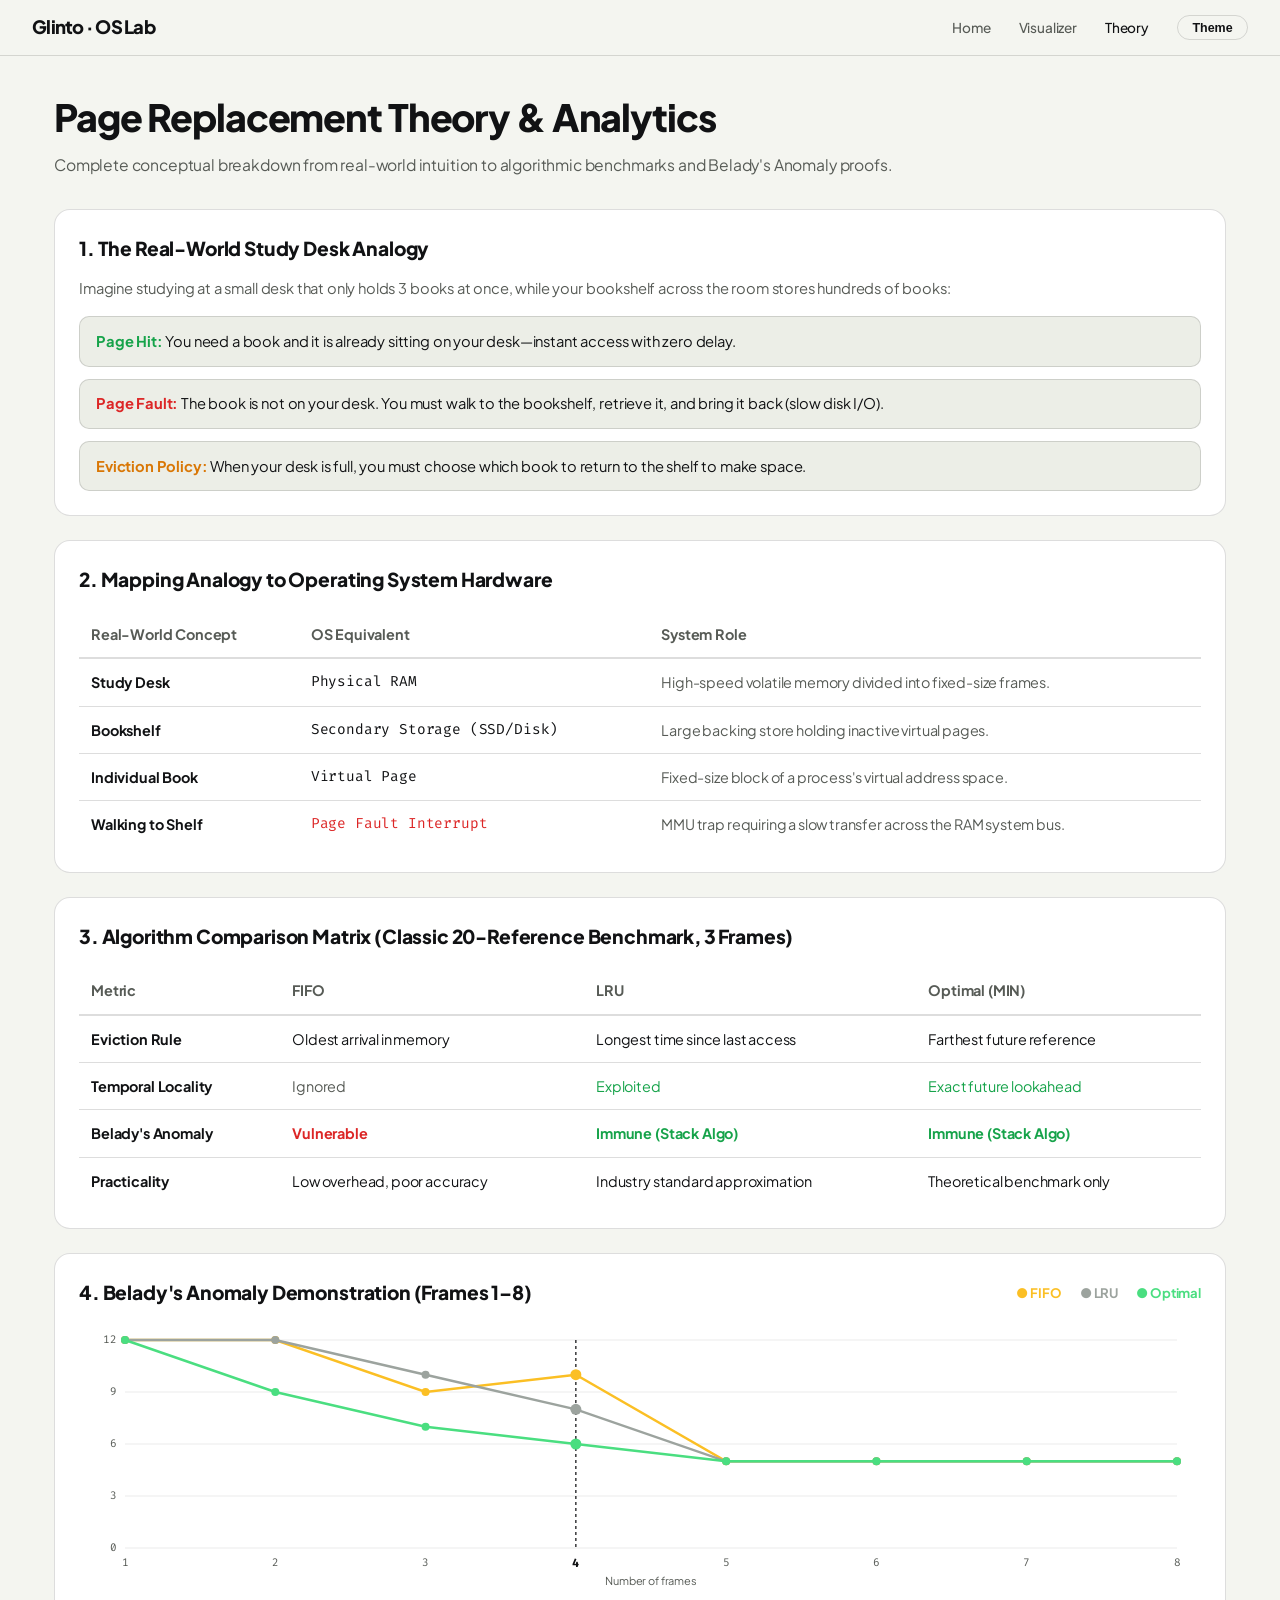
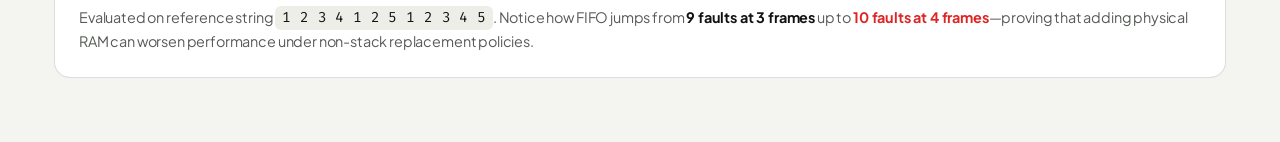
==== pages/about.html @ 73e1e5bd "Initial commit" ====
<!DOCTYPE html>
<html lang="en" data-theme="dark">
<head>
  <meta charset="UTF-8">
  <meta name="viewport" content="width=device-width, initial-scale=1.0">
  <title>Page Replacement Theory | OS Lab</title>
  <link rel="preconnect" href="https://fonts.googleapis.com">
  <link rel="preconnect" href="https://fonts.gstatic.com" crossorigin>
  <link href="https://fonts.googleapis.com/css2?family=Fira+Code:wght@500;600;700&family=Plus+Jakarta+Sans:wght@400;500;600;700;800&display=swap" rel="stylesheet">
  <link rel="stylesheet" href="../assets/css/global.css">
  <link rel="stylesheet" href="../assets/css/glinto-theme.css">
  <link rel="stylesheet" href="../assets/css/visualizer.css">
</head>
<body>
  <header class="glinto-nav">
    <div class="glinto-logo">Glinto · OS Lab</div>
    <nav class="glinto-links">
      <a href="../index.html">Home</a>
      <a href="./replacement.html">Visualizer</a>
      <a href="./about.html" class="active">Theory</a>
      <button id="theme-toggle" class="editorial-btn editorial-btn-secondary" style="padding: 0.3rem 0.9rem; font-size: 0.78rem;">Theme</button>
    </nav>
  </header>

  <main class="page-container">
    <div style="margin-bottom: 2rem;">
      <h1 style="font-size: 2.35rem; font-weight: 800; letter-spacing: -0.03em; margin-bottom: 0.4rem; color: var(--accent-lime);">
        Page Replacement Theory & Analytics
      </h1>
      <p style="color: var(--text-muted); font-size: 0.98rem;">
        Complete conceptual breakdown from real-world intuition to algorithmic benchmarks and Belady's Anomaly proofs.
      </p>
    </div>

    <!-- Section 1: Real-World Analogy -->
    <section class="editorial-card" style="margin-bottom: 1.5rem;">
      <h2 style="font-size: 1.2rem; font-weight: 800; margin-bottom: 0.85rem; color: var(--accent-lime);">
        1. The Real-World Study Desk Analogy
      </h2>
      <p style="color: var(--text-muted); font-size: 0.92rem; margin-bottom: 1rem;">
        Imagine studying at a small desk that only holds 3 books at once, while your bookshelf across the room stores hundreds of books:
      </p>
      <ul style="list-style: none; display: flex; flex-direction: column; gap: 0.75rem; font-size: 0.92rem;">
        <li style="padding: 0.8rem 1rem; background: var(--bg-surface-alt); border: 1px solid var(--border-color); border-radius: 10px;">
          <strong style="color: var(--accent-green);">Page Hit:</strong> You need a book and it is already sitting on your desk—instant access with zero delay.
        </li>
        <li style="padding: 0.8rem 1rem; background: var(--bg-surface-alt); border: 1px solid var(--border-color); border-radius: 10px;">
          <strong style="color: var(--accent-red);">Page Fault:</strong> The book is not on your desk. You must walk to the bookshelf, retrieve it, and bring it back (slow disk I/O).
        </li>
        <li style="padding: 0.8rem 1rem; background: var(--bg-surface-alt); border: 1px solid var(--border-color); border-radius: 10px;">
          <strong style="color: var(--accent-amber);">Eviction Policy:</strong> When your desk is full, you must choose which book to return to the shelf to make space.
        </li>
      </ul>
    </section>

    <!-- Section 2: Hardware Mapping -->
    <section class="editorial-card" style="margin-bottom: 1.5rem;">
      <h2 style="font-size: 1.2rem; font-weight: 800; margin-bottom: 1rem; color: var(--accent-lime);">
        2. Mapping Analogy to Operating System Hardware
      </h2>
      <div style="overflow-x: auto;">
        <table style="width: 100%; border-collapse: collapse; font-size: 0.9rem; text-align: left;">
          <thead>
            <tr style="border-bottom: 2px solid var(--border-color); color: var(--text-muted);">
              <th style="padding: 0.75rem;">Real-World Concept</th>
              <th style="padding: 0.75rem;">OS Equivalent</th>
              <th style="padding: 0.75rem;">System Role</th>
            </tr>
          </thead>
          <tbody>
            <tr style="border-bottom: 1px solid var(--border-color);">
              <td style="padding: 0.75rem; font-weight: 700;">Study Desk</td>
              <td style="padding: 0.75rem; font-family: var(--font-mono); color: var(--accent-lime);">Physical RAM</td>
              <td style="padding: 0.75rem; color: var(--text-muted);">High-speed volatile memory divided into fixed-size frames.</td>
            </tr>
            <tr style="border-bottom: 1px solid var(--border-color);">
              <td style="padding: 0.75rem; font-weight: 700;">Bookshelf</td>
              <td style="padding: 0.75rem; font-family: var(--font-mono); color: var(--accent-lime);">Secondary Storage (SSD/Disk)</td>
              <td style="padding: 0.75rem; color: var(--text-muted);">Large backing store holding inactive virtual pages.</td>
            </tr>
            <tr style="border-bottom: 1px solid var(--border-color);">
              <td style="padding: 0.75rem; font-weight: 700;">Individual Book</td>
              <td style="padding: 0.75rem; font-family: var(--font-mono); color: var(--accent-lime);">Virtual Page</td>
              <td style="padding: 0.75rem; color: var(--text-muted);">Fixed-size block of a process's virtual address space.</td>
            </tr>
            <tr>
              <td style="padding: 0.75rem; font-weight: 700;">Walking to Shelf</td>
              <td style="padding: 0.75rem; font-family: var(--font-mono); color: var(--accent-red);">Page Fault Interrupt</td>
              <td style="padding: 0.75rem; color: var(--text-muted);">MMU trap requiring a slow transfer across the RAM system bus.</td>
            </tr>
          </tbody>
        </table>
      </div>
    </section>

    <!-- Section 3: Algorithm Comparison Matrix -->
    <section class="editorial-card" style="margin-bottom: 1.5rem;">
      <h2 style="font-size: 1.2rem; font-weight: 800; margin-bottom: 1rem; color: var(--accent-lime);">
        3. Algorithm Comparison Matrix (Classic 20-Reference Benchmark, 3 Frames)
      </h2>
      <div style="overflow-x: auto;">
        <table style="width: 100%; border-collapse: collapse; font-size: 0.9rem; text-align: left;">
          <thead>
            <tr style="border-bottom: 2px solid var(--border-color); color: var(--text-muted);">
              <th style="padding: 0.75rem;">Metric</th>
              <th style="padding: 0.75rem;">FIFO</th>
              <th style="padding: 0.75rem;">LRU</th>
              <th style="padding: 0.75rem;">Optimal (MIN)</th>
            </tr>
          </thead>
          <tbody>
            <tr style="border-bottom: 1px solid var(--border-color);">
              <td style="padding: 0.75rem; font-weight: 700;">Eviction Rule</td>
              <td style="padding: 0.75rem;">Oldest arrival in memory</td>
              <td style="padding: 0.75rem;">Longest time since last access</td>
              <td style="padding: 0.75rem;">Farthest future reference</td>
            </tr>
            <tr style="border-bottom: 1px solid var(--border-color);">
              <td style="padding: 0.75rem; font-weight: 700;">Temporal Locality</td>
              <td style="padding: 0.75rem; color: var(--text-muted);">Ignored</td>
              <td style="padding: 0.75rem; color: var(--accent-green);">Exploited</td>
              <td style="padding: 0.75rem; color: var(--accent-green);">Exact future lookahead</td>
            </tr>
            <tr style="border-bottom: 1px solid var(--border-color);">
              <td style="padding: 0.75rem; font-weight: 700;">Belady's Anomaly</td>
              <td style="padding: 0.75rem; color: var(--accent-red); font-weight: 700;">Vulnerable</td>
              <td style="padding: 0.75rem; color: var(--accent-green); font-weight: 700;">Immune (Stack Algo)</td>
              <td style="padding: 0.75rem; color: var(--accent-green); font-weight: 700;">Immune (Stack Algo)</td>
            </tr>
            <tr>
              <td style="padding: 0.75rem; font-weight: 700;">Practicality</td>
              <td style="padding: 0.75rem;">Low overhead, poor accuracy</td>
              <td style="padding: 0.75rem;">Industry standard approximation</td>
              <td style="padding: 0.75rem;">Theoretical benchmark only</td>
            </tr>
          </tbody>
        </table>
      </div>
    </section>

    <!-- Section 4: Belady's Anomaly Demonstration -->
    <section class="editorial-card">
      <div style="display: flex; justify-content: space-between; align-items: center; flex-wrap: wrap; gap: 0.75rem; margin-bottom: 0.75rem;">
        <h2 style="font-size: 1.2rem; font-weight: 800; color: var(--accent-lime);">
          4. Belady's Anomaly Demonstration (Frames 1–8)
        </h2>
        <div style="display: flex; gap: 1.15rem; font-size: 0.82rem; font-weight: 700;">
          <span style="color: #fbbf24;">● FIFO</span>
          <span style="color: #9ca39e;">● LRU</span>
          <span style="color: #4ade80;">● Optimal</span>
        </div>
      </div>

      <div class="chart-canvas-wrapper" style="height: 270px; margin-bottom: 1rem;">
        <canvas id="belady-theory-chart"></canvas>
      </div>

      <p style="color: var(--text-muted); font-size: 0.9rem; line-height: 1.6;">
        Evaluated on reference string <code style="font-family: var(--font-mono); color: var(--accent-lime); background: var(--bg-surface-alt); padding: 0.15rem 0.45rem; border-radius: 6px;">1 2 3 4 1 2 5 1 2 3 4 5</code>. Notice how FIFO jumps from <strong style="color: var(--text-primary);">9 faults at 3 frames</strong> up to <strong style="color: var(--accent-red);">10 faults at 4 frames</strong>—proving that adding physical RAM can worsen performance under non-stack replacement policies.
      </p>
    </section>
  </main>

  <script type="module">
    import { renderBeladyComparisonChart } from '../assets/js/live-graph.js';

    const beladyRef = [1, 2, 3, 4, 1, 2, 5, 1, 2, 3, 4, 5];

    function drawChart() {
      renderBeladyComparisonChart('belady-theory-chart', beladyRef, 4, 'faults');
    }

    document.addEventListener('DOMContentLoaded', drawChart);
    window.addEventListener('resize', drawChart);
    window.addEventListener('themeChanged', drawChart);
  </script>
  <script src="../assets/js/theme.js"></script>
</body>
</html>
---- assets/css/global.css ----
:root {
  --bg-primary: #111214;
  --bg-surface: #18191c;
  --bg-surface-alt: #1f2125;
  --bg-slot: #26282d;
  --border-color: rgba(227, 246, 200, 0.14);
  --text-primary: #f4f5f0;
  --text-muted: #9ca39e;
  --accent-lime: #e3f6c8;
  --accent-lime-dark: #111214;
  --accent-green: #4ade80;
  --accent-red: #f87171;
  --accent-amber: #fbbf24;
  --font-sans: 'Plus Jakarta Sans', -apple-system, BlinkMacSystemFont, 'Segoe UI', sans-serif;
  --font-mono: 'Fira Code', ui-monospace, SFMono-Regular, Menlo, monospace;
}

[data-theme="light"] {
  --bg-primary: #f4f5f0;
  --bg-surface: #ffffff;
  --bg-surface-alt: #eceee7;
  --bg-slot: #e2e5dc;
  --border-color: rgba(17, 18, 20, 0.14);
  --text-primary: #111214;
  --text-muted: #575b56;
  --accent-lime: #111214;
  --accent-lime-dark: #e3f6c8;
  --accent-green: #16a34a;
  --accent-red: #dc2626;
  --accent-amber: #d97706;
}

*, *::before, *::after {
  box-sizing: border-box;
  margin: 0;
  padding: 0;
}

html, body {
  width: 100%;
  max-width: 100vw;
  overflow-x: hidden;
  font-family: var(--font-sans);
  background-color: var(--bg-primary);
  color: var(--text-primary);
  line-height: 1.55;
  letter-spacing: -0.01em;
  -webkit-font-smoothing: antialiased;
  transition: background-color 0.25s ease, color 0.25s ease;
}

a {
  text-decoration: none;
  color: inherit;
}
---- assets/css/glinto-theme.css ----
/* Compact Sticky Navigation Bar */
.glinto-nav {
  display: flex;
  justify-content: space-between;
  align-items: center;
  padding: 0.7rem 2rem;
  height: 56px;
  border-bottom: 1px solid var(--border-color);
  background-color: var(--bg-primary);
  position: sticky;
  top: 0;
  z-index: 100;
  transition: background-color 0.25s ease, border-color 0.25s ease;
}

.glinto-logo {
  font-weight: 800;
  font-size: 1.15rem;
  letter-spacing: -0.04em;
  color: var(--accent-lime);
}

.glinto-links {
  display: flex;
  gap: 1.75rem;
  align-items: center;
}

.glinto-links a {
  color: var(--text-muted);
  font-size: 0.85rem;
  font-weight: 500;
  transition: color 0.2s ease;
}

.glinto-links a:hover,
.glinto-links a.active {
  color: var(--accent-lime);
}

/* Containers & Cards */
.page-container {
  width: 100%;
  max-width: 1220px;
  margin: 0 auto;
  padding: 2rem 1.5rem 4rem;
}

.editorial-card {
  background: var(--bg-surface);
  border: 1px solid var(--border-color);
  border-radius: 16px;
  padding: 1.5rem;
  min-width: 0;
  transition: background-color 0.25s ease, border-color 0.25s ease;
}

/* Unified Button System (All buttons share the exact same Glinto pill design) */
.editorial-btn {
  background: var(--accent-lime);
  color: var(--accent-lime-dark);
  border: 1px solid var(--accent-lime);
  padding: 0.62rem 1.35rem;
  font-weight: 700;
  font-size: 0.84rem;
  border-radius: 9999px;
  cursor: pointer;
  transition: transform 0.15s ease, opacity 0.2s ease, background-color 0.2s ease, color 0.2s ease;
  display: inline-flex;
  align-items: center;
  justify-content: center;
  gap: 0.45rem;
  white-space: nowrap;
}

.editorial-btn:hover:not(:disabled) {
  opacity: 0.9;
  transform: translateY(-1px);
}

.editorial-btn:disabled {
  opacity: 0.35;
  cursor: not-allowed;
}

.editorial-btn-secondary {
  background: transparent;
  color: var(--text-primary);
  border: 1px solid var(--border-color);
}

.editorial-btn-secondary:hover:not(:disabled) {
  border-color: var(--accent-lime);
  color: var(--accent-lime);
  background: rgba(227, 246, 200, 0.06);
}

.control-input {
  width: 100%;
  background: var(--bg-surface-alt);
  border: 1px solid var(--border-color);
  color: var(--text-primary);
  padding: 0.65rem 0.9rem;
  border-radius: 10px;
  font-family: var(--font-mono);
  font-size: 0.88rem;
  outline: none;
  transition: border-color 0.2s ease;
}

.control-input:focus {
  border-color: var(--accent-lime);
}

.badge {
  padding: 0.25rem 0.75rem;
  border-radius: 9999px;
  font-size: 0.75rem;
  font-weight: 700;
  font-family: var(--font-mono);
  border: 1px solid var(--border-color);
  color: var(--text-muted);
}

.badge-hit {
  background: rgba(74, 222, 128, 0.12);
  color: var(--accent-green);
  border-color: rgba(74, 222, 128, 0.35);
}

.badge-fault {
  background: rgba(248, 113, 113, 0.12);
  color: var(--accent-red);
  border-color: rgba(248, 113, 113, 0.35);
}

.badge-evict {
  background: rgba(251, 191, 36, 0.14);
  color: var(--accent-amber);
  border-color: rgba(251, 191, 36, 0.38);
}
---- assets/css/visualizer.css ----
/* Top Reference Sequence Strip */
.ref-sequence-strip {
  display: flex;
  gap: 0.45rem;
  overflow-x: auto;
  padding: 0.75rem 1rem;
  background: var(--bg-surface-alt);
  border-radius: 12px;
  border: 1px solid var(--border-color);
  margin-bottom: 1.25rem;
}

.seq-chip {
  padding: 0.35rem 0.75rem;
  border-radius: 8px;
  font-family: var(--font-mono);
  font-size: 0.82rem;
  font-weight: 700;
  background: var(--bg-surface);
  color: var(--text-muted);
  border: 1px solid var(--border-color);
  flex-shrink: 0;
  transition: all 0.25s ease;
}

.seq-chip.seq-past {
  opacity: 0.5;
}

.seq-chip.seq-current {
  background: var(--accent-lime);
  color: var(--accent-lime-dark);
  border-color: var(--accent-lime);
  transform: scale(1.05);
}

/* Main Dual-Memory Architecture Stage */
.hardware-bus-stage {
  position: relative;
  display: grid;
  grid-template-columns: minmax(0, 1.15fr) 160px minmax(0, 1fr);
  gap: 0.5rem;
  align-items: stretch;
  padding: 1.25rem;
  background: var(--bg-surface-alt);
  border-radius: 16px;
  border: 1px solid var(--border-color);
  margin-bottom: 1.25rem;
}

@media (max-width: 920px) {
  .hardware-bus-stage {
    grid-template-columns: 1fr;
    gap: 1rem;
  }
  .bus-transfer-zone {
    min-height: 80px !important;
  }
}

.hw-panel {
  background: var(--bg-surface);
  border: 1px solid var(--border-color);
  border-radius: 14px;
  overflow: hidden;
  display: flex;
  flex-direction: column;
}

.hw-panel-header {
  background: var(--bg-slot);
  color: var(--text-primary);
  padding: 0.85rem 1.15rem;
  border-bottom: 1px solid var(--border-color);
  display: flex;
  justify-content: space-between;
  align-items: flex-start;
  gap: 0.5rem;
}

.hw-title-group h4 {
  font-size: 0.95rem;
  font-weight: 800;
  color: var(--accent-lime);
  line-height: 1.2;
}

.hw-title-group p {
  font-size: 0.74rem;
  color: var(--text-muted);
  margin-top: 2px;
}

.capacity-pill {
  background: var(--bg-surface);
  border: 1px solid var(--border-color);
  padding: 0.25rem 0.65rem;
  border-radius: 9999px;
  font-family: var(--font-mono);
  font-size: 0.75rem;
  font-weight: 700;
  color: var(--text-primary);
  white-space: nowrap;
}

.hw-panel-body {
  padding: 1.1rem;
  flex: 1;
}

/* Left Panel: Secondary Storage (Disk) Grid */
.disk-pages-grid {
  display: grid;
  grid-template-columns: repeat(auto-fill, minmax(92px, 1fr));
  gap: 0.6rem;
}

.disk-page-block {
  position: relative;
  padding: 0.65rem 0.5rem;
  border-radius: 10px;
  background: var(--bg-surface-alt);
  border: 1px solid var(--border-color);
  text-align: center;
  font-family: var(--font-mono);
  font-size: 0.85rem;
  font-weight: 700;
  color: var(--text-primary);
  transition: all 0.3s cubic-bezier(0.16, 1, 0.3, 1);
  display: flex;
  flex-direction: column;
  align-items: center;
  justify-content: center;
  gap: 2px;
}

.disk-page-block .disk-sub {
  font-size: 0.64rem;
  font-weight: 600;
  text-transform: uppercase;
  color: var(--text-muted);
  letter-spacing: 0.04em;
}

/* Struck-through state when page is currently loaded in RAM */
.disk-page-block.in-ram-struck {
  opacity: 0.45;
  background: transparent;
  border: 1px dashed var(--border-color);
}

.disk-page-block.in-ram-struck .page-title-text {
  text-decoration: line-through;
  text-decoration-thickness: 2px;
  text-decoration-color: var(--accent-red);
  color: var(--text-muted);
}

.disk-page-block.in-ram-struck .disk-sub {
  color: var(--accent-lime);
}

/* Highlight restored block when evicted back to Disk */
.disk-page-block.just-restored {
  border: 1.5px solid var(--accent-amber);
  box-shadow: 0 0 14px rgba(251, 191, 36, 0.25);
}

/* Center Bus Transfer Zone & Bi-Directional Arrow Animation */
.bus-transfer-zone {
  display: flex;
  flex-direction: column;
  align-items: center;
  justify-content: center;
  position: relative;
  padding: 0.5rem;
}

.flying-page-pill {
  padding: 0.45rem 0.95rem;
  border-radius: 9999px;
  font-family: var(--font-mono);
  font-size: 0.85rem;
  font-weight: 800;
  background: var(--bg-surface);
  color: var(--text-muted);
  border: 1.5px solid var(--border-color);
  margin-bottom: 0.5rem;
  transition: all 0.3s ease;
  text-align: center;
  min-width: 105px;
}

.bus-arrow-svg {
  transition: transform 0.35s cubic-bezier(0.16, 1, 0.3, 1);
}

.bus-arrow-svg.reversed {
  transform: rotate(180deg);
}

@keyframes flyDiskToRam {
  0% {
    opacity: 0;
    transform: translateX(-34px) scale(0.88);
  }
  100% {
    opacity: 1;
    transform: translateX(0) scale(1);
  }
}

@keyframes flyRamToDisk {
  0% {
    opacity: 0;
    transform: translateX(34px) scale(0.88);
  }
  100% {
    opacity: 1;
    transform: translateX(0) scale(1);
  }
}

@keyframes pulseCacheHit {
  0% { transform: scale(0.92); }
  50% { transform: scale(1.07); }
  100% { transform: scale(1); }
}

.flying-page-pill.animate-fetch {
  background: var(--accent-lime);
  color: var(--accent-lime-dark);
  border-color: var(--accent-lime);
  animation: flyDiskToRam 0.45s cubic-bezier(0.16, 1, 0.3, 1) forwards;
}

.flying-page-pill.animate-evict {
  background: rgba(251, 191, 36, 0.16);
  color: var(--accent-amber);
  border-color: var(--accent-amber);
  animation: flyRamToDisk 0.45s cubic-bezier(0.16, 1, 0.3, 1) forwards;
}

.flying-page-pill.animate-hit {
  background: rgba(74, 222, 128, 0.16);
  color: var(--accent-green);
  border-color: var(--accent-green);
  animation: pulseCacheHit 0.4s ease forwards;
}

.bus-direction-label {
  font-size: 0.68rem;
  font-family: var(--font-mono);
  font-weight: 700;
  color: var(--text-muted);
  text-transform: uppercase;
  margin-top: 0.4rem;
  text-align: center;
}

/* Right Panel: Primary Memory (RAM) Slots */
.ram-slots-stack {
  display: flex;
  flex-direction: column;
  gap: 0.55rem;
}

.frame-slot-row {
  display: grid;
  grid-template-columns: 36px 1fr;
  align-items: center;
  gap: 0.6rem;
}

.frame-index-label {
  font-family: var(--font-mono);
  font-size: 0.8rem;
  font-weight: 700;
  color: var(--text-muted);
  text-align: center;
}

.frame-pill {
  height: 38px;
  border-radius: 9px;
  display: flex;
  align-items: center;
  justify-content: center;
  font-family: var(--font-mono);
  font-size: 0.88rem;
  font-weight: 700;
  background: var(--bg-surface-alt);
  border: 1px solid var(--border-color);
  color: var(--text-primary);
  transition: all 0.3s cubic-bezier(0.16, 1, 0.3, 1);
}

.frame-pill.empty-slot {
  background: transparent;
  border: 1.5px dashed var(--border-color);
  color: var(--text-muted);
  font-weight: 500;
}

.frame-pill.slot-evicting {
  background: rgba(251, 191, 36, 0.14);
  border: 1.5px dashed var(--accent-amber);
  color: var(--accent-amber);
}

.frame-pill.slot-hit {
  background: rgba(74, 222, 128, 0.15);
  border: 2px solid var(--accent-green);
  color: var(--accent-green);
}

.frame-pill.slot-fault {
  background: rgba(227, 246, 200, 0.15);
  border: 2px solid var(--accent-lime);
  color: var(--accent-lime);
}

/* Status Banner */
.status-banner {
  display: flex;
  align-items: center;
  gap: 0.75rem;
  padding: 0.85rem 1.15rem;
  border-radius: 10px;
  font-size: 0.9rem;
  font-weight: 600;
  margin-bottom: 1.25rem;
  background: var(--bg-surface-alt);
  border: 1px solid var(--border-color);
  color: var(--text-primary);
  transition: all 0.25s ease;
}

.status-banner.hit-banner {
  border-color: rgba(74, 222, 128, 0.4);
  color: var(--accent-green);
}

.status-banner.evict-banner {
  border-color: rgba(251, 191, 36, 0.45);
  color: var(--accent-amber);
}

.status-banner.fault-banner {
  border-color: rgba(227, 246, 200, 0.45);
  color: var(--accent-lime);
}

/* Telemetry & Graph Grid */
.telemetry-graph-grid {
  display: grid;
  grid-template-columns: 310px minmax(0, 1fr);
  gap: 1.5rem;
  align-items: stretch;
}

@media (max-width: 900px) {
  .telemetry-graph-grid {
    grid-template-columns: minmax(0, 1fr);
  }
}

.chart-canvas-wrapper {
  position: relative;
  width: 100%;
  height: 270px;
  overflow: hidden;
}

.chart-canvas-wrapper canvas {
  display: block;
  width: 100% !important;
  height: 100% !important;
}
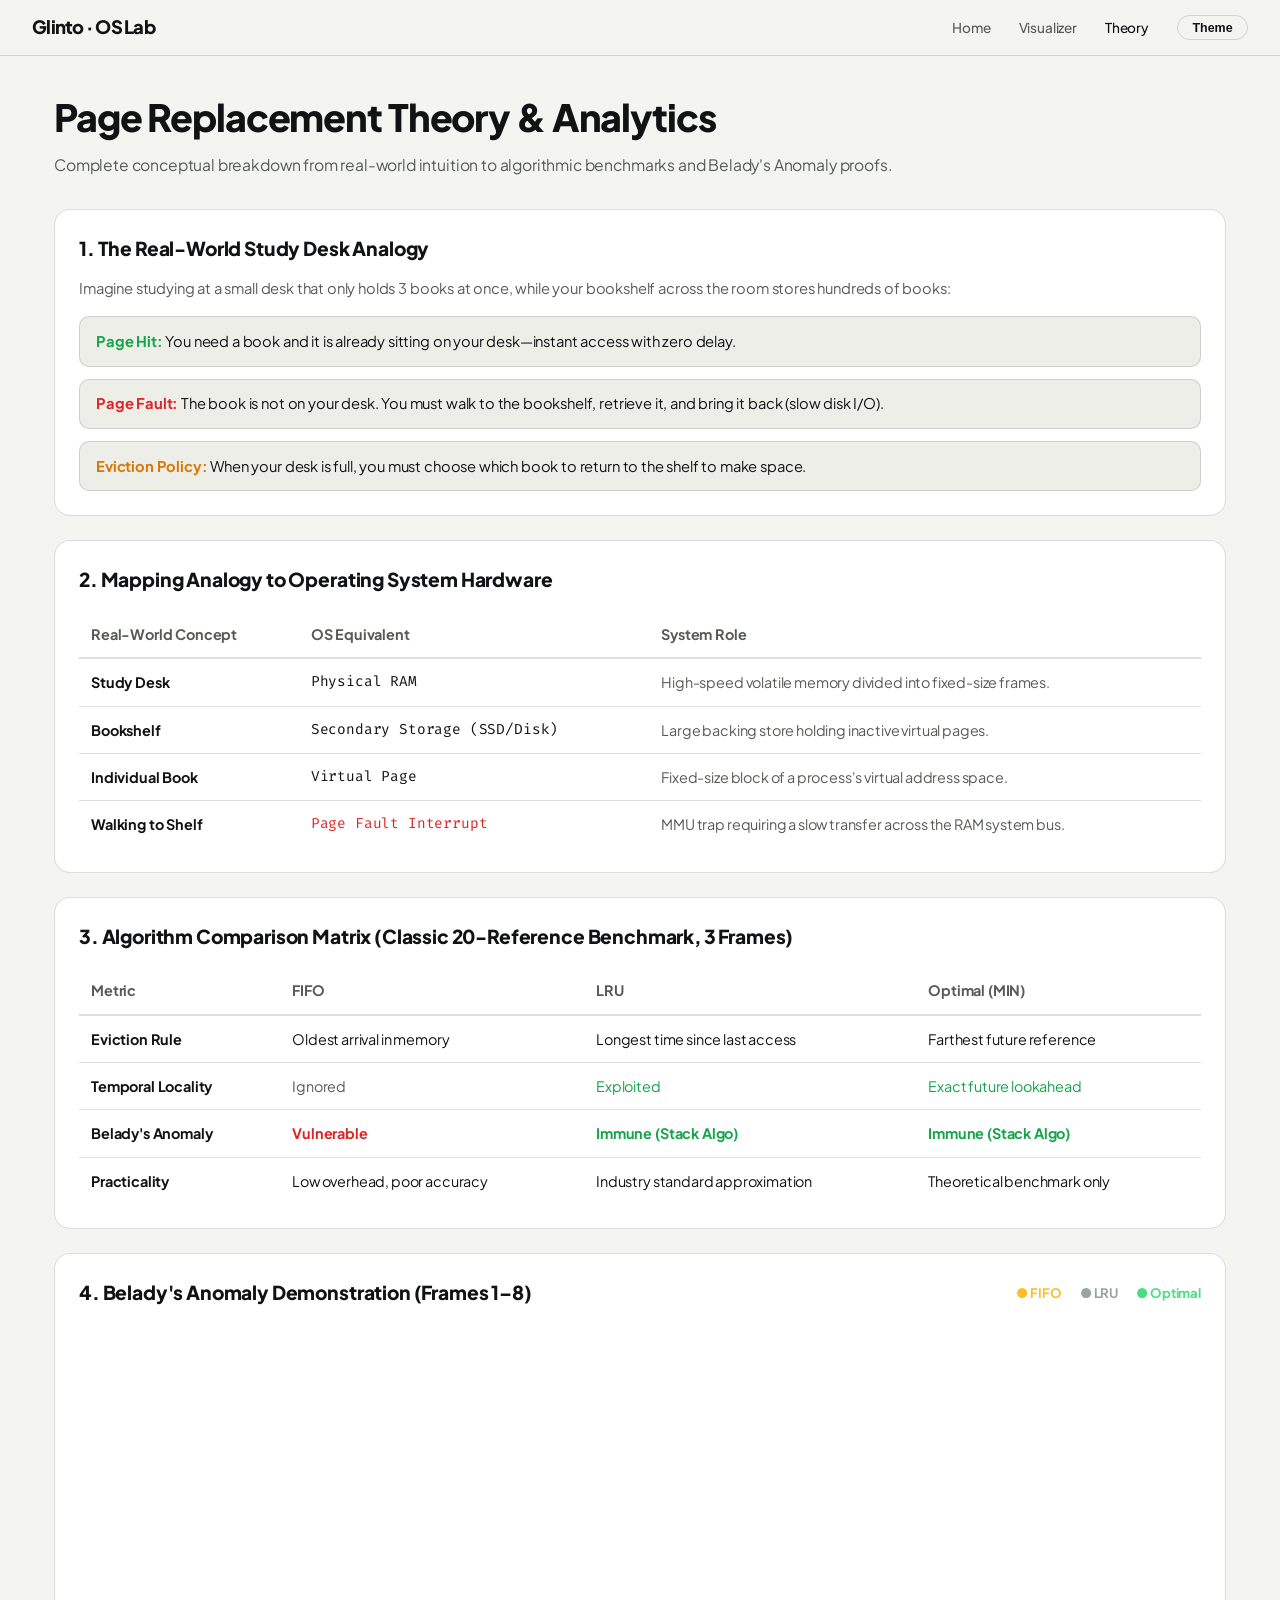
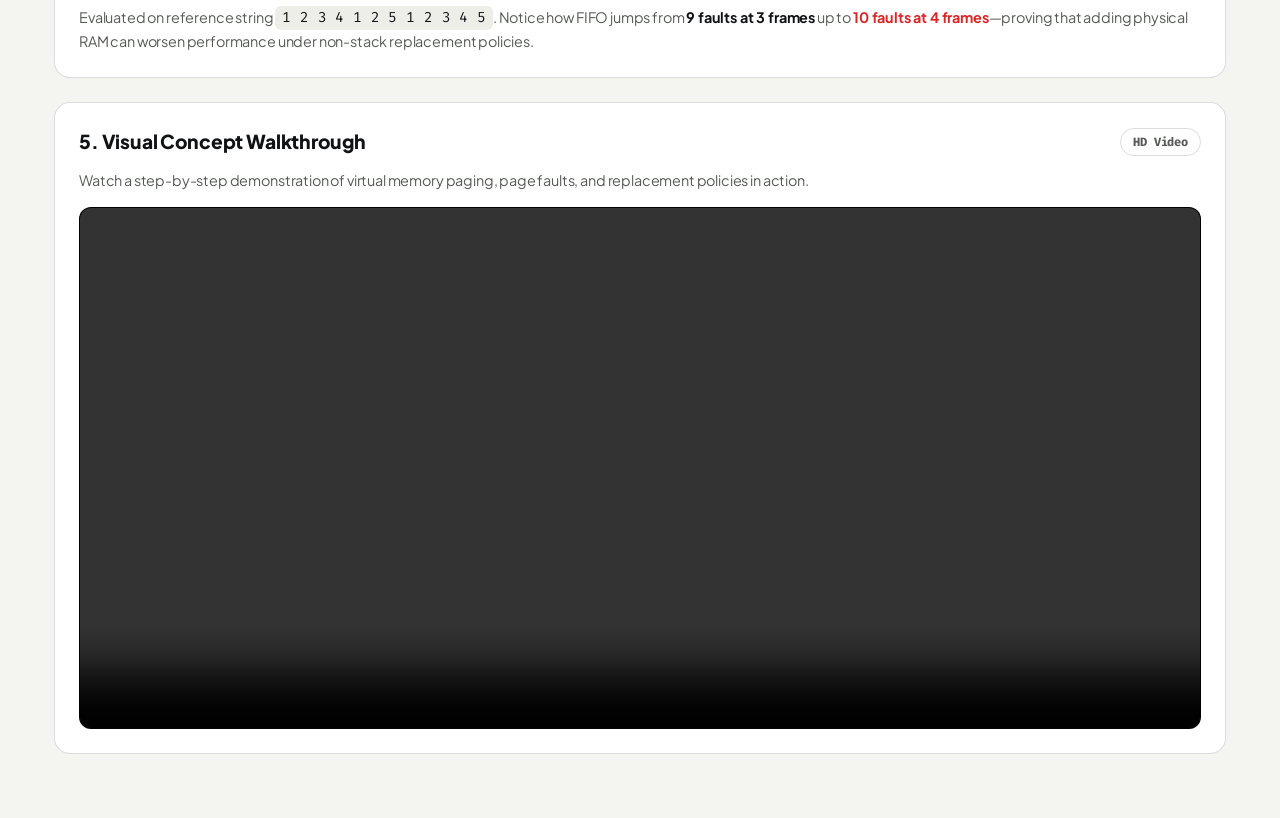
==== commit 40756778: "Added sample video" ====
--- a/pages/about.html
+++ b/pages/about.html
@@ -1,179 +1,207 @@
-<!DOCTYPE html>
-<html lang="en" data-theme="dark">
-<head>
-  <meta charset="UTF-8">
-  <meta name="viewport" content="width=device-width, initial-scale=1.0">
-  <title>Page Replacement Theory | OS Lab</title>
-  <link rel="preconnect" href="https://fonts.googleapis.com">
-  <link rel="preconnect" href="https://fonts.gstatic.com" crossorigin>
-  <link href="https://fonts.googleapis.com/css2?family=Fira+Code:wght@500;600;700&family=Plus+Jakarta+Sans:wght@400;500;600;700;800&display=swap" rel="stylesheet">
-  <link rel="stylesheet" href="../assets/css/global.css">
-  <link rel="stylesheet" href="../assets/css/glinto-theme.css">
-  <link rel="stylesheet" href="../assets/css/visualizer.css">
-</head>
-<body>
-  <header class="glinto-nav">
-    <div class="glinto-logo">Glinto · OS Lab</div>
-    <nav class="glinto-links">
-      <a href="../index.html">Home</a>
-      <a href="./replacement.html">Visualizer</a>
-      <a href="./about.html" class="active">Theory</a>
-      <button id="theme-toggle" class="editorial-btn editorial-btn-secondary" style="padding: 0.3rem 0.9rem; font-size: 0.78rem;">Theme</button>
-    </nav>
-  </header>
-
-  <main class="page-container">
-    <div style="margin-bottom: 2rem;">
-      <h1 style="font-size: 2.35rem; font-weight: 800; letter-spacing: -0.03em; margin-bottom: 0.4rem; color: var(--accent-lime);">
-        Page Replacement Theory & Analytics
-      </h1>
-      <p style="color: var(--text-muted); font-size: 0.98rem;">
-        Complete conceptual breakdown from real-world intuition to algorithmic benchmarks and Belady's Anomaly proofs.
-      </p>
-    </div>
-
-    <!-- Section 1: Real-World Analogy -->
-    <section class="editorial-card" style="margin-bottom: 1.5rem;">
-      <h2 style="font-size: 1.2rem; font-weight: 800; margin-bottom: 0.85rem; color: var(--accent-lime);">
-        1. The Real-World Study Desk Analogy
-      </h2>
-      <p style="color: var(--text-muted); font-size: 0.92rem; margin-bottom: 1rem;">
-        Imagine studying at a small desk that only holds 3 books at once, while your bookshelf across the room stores hundreds of books:
-      </p>
-      <ul style="list-style: none; display: flex; flex-direction: column; gap: 0.75rem; font-size: 0.92rem;">
-        <li style="padding: 0.8rem 1rem; background: var(--bg-surface-alt); border: 1px solid var(--border-color); border-radius: 10px;">
-          <strong style="color: var(--accent-green);">Page Hit:</strong> You need a book and it is already sitting on your desk—instant access with zero delay.
-        </li>
-        <li style="padding: 0.8rem 1rem; background: var(--bg-surface-alt); border: 1px solid var(--border-color); border-radius: 10px;">
-          <strong style="color: var(--accent-red);">Page Fault:</strong> The book is not on your desk. You must walk to the bookshelf, retrieve it, and bring it back (slow disk I/O).
-        </li>
-        <li style="padding: 0.8rem 1rem; background: var(--bg-surface-alt); border: 1px solid var(--border-color); border-radius: 10px;">
-          <strong style="color: var(--accent-amber);">Eviction Policy:</strong> When your desk is full, you must choose which book to return to the shelf to make space.
-        </li>
-      </ul>
-    </section>
-
-    <!-- Section 2: Hardware Mapping -->
-    <section class="editorial-card" style="margin-bottom: 1.5rem;">
-      <h2 style="font-size: 1.2rem; font-weight: 800; margin-bottom: 1rem; color: var(--accent-lime);">
-        2. Mapping Analogy to Operating System Hardware
-      </h2>
-      <div style="overflow-x: auto;">
-        <table style="width: 100%; border-collapse: collapse; font-size: 0.9rem; text-align: left;">
-          <thead>
-            <tr style="border-bottom: 2px solid var(--border-color); color: var(--text-muted);">
-              <th style="padding: 0.75rem;">Real-World Concept</th>
-              <th style="padding: 0.75rem;">OS Equivalent</th>
-              <th style="padding: 0.75rem;">System Role</th>
-            </tr>
-          </thead>
-          <tbody>
-            <tr style="border-bottom: 1px solid var(--border-color);">
-              <td style="padding: 0.75rem; font-weight: 700;">Study Desk</td>
-              <td style="padding: 0.75rem; font-family: var(--font-mono); color: var(--accent-lime);">Physical RAM</td>
-              <td style="padding: 0.75rem; color: var(--text-muted);">High-speed volatile memory divided into fixed-size frames.</td>
-            </tr>
-            <tr style="border-bottom: 1px solid var(--border-color);">
-              <td style="padding: 0.75rem; font-weight: 700;">Bookshelf</td>
-              <td style="padding: 0.75rem; font-family: var(--font-mono); color: var(--accent-lime);">Secondary Storage (SSD/Disk)</td>
-              <td style="padding: 0.75rem; color: var(--text-muted);">Large backing store holding inactive virtual pages.</td>
-            </tr>
-            <tr style="border-bottom: 1px solid var(--border-color);">
-              <td style="padding: 0.75rem; font-weight: 700;">Individual Book</td>
-              <td style="padding: 0.75rem; font-family: var(--font-mono); color: var(--accent-lime);">Virtual Page</td>
-              <td style="padding: 0.75rem; color: var(--text-muted);">Fixed-size block of a process's virtual address space.</td>
-            </tr>
-            <tr>
-              <td style="padding: 0.75rem; font-weight: 700;">Walking to Shelf</td>
-              <td style="padding: 0.75rem; font-family: var(--font-mono); color: var(--accent-red);">Page Fault Interrupt</td>
-              <td style="padding: 0.75rem; color: var(--text-muted);">MMU trap requiring a slow transfer across the RAM system bus.</td>
-            </tr>
-          </tbody>
-        </table>
-      </div>
-    </section>
-
-    <!-- Section 3: Algorithm Comparison Matrix -->
-    <section class="editorial-card" style="margin-bottom: 1.5rem;">
-      <h2 style="font-size: 1.2rem; font-weight: 800; margin-bottom: 1rem; color: var(--accent-lime);">
-        3. Algorithm Comparison Matrix (Classic 20-Reference Benchmark, 3 Frames)
-      </h2>
-      <div style="overflow-x: auto;">
-        <table style="width: 100%; border-collapse: collapse; font-size: 0.9rem; text-align: left;">
-          <thead>
-            <tr style="border-bottom: 2px solid var(--border-color); color: var(--text-muted);">
-              <th style="padding: 0.75rem;">Metric</th>
-              <th style="padding: 0.75rem;">FIFO</th>
-              <th style="padding: 0.75rem;">LRU</th>
-              <th style="padding: 0.75rem;">Optimal (MIN)</th>
-            </tr>
-          </thead>
-          <tbody>
-            <tr style="border-bottom: 1px solid var(--border-color);">
-              <td style="padding: 0.75rem; font-weight: 700;">Eviction Rule</td>
-              <td style="padding: 0.75rem;">Oldest arrival in memory</td>
-              <td style="padding: 0.75rem;">Longest time since last access</td>
-              <td style="padding: 0.75rem;">Farthest future reference</td>
-            </tr>
-            <tr style="border-bottom: 1px solid var(--border-color);">
-              <td style="padding: 0.75rem; font-weight: 700;">Temporal Locality</td>
-              <td style="padding: 0.75rem; color: var(--text-muted);">Ignored</td>
-              <td style="padding: 0.75rem; color: var(--accent-green);">Exploited</td>
-              <td style="padding: 0.75rem; color: var(--accent-green);">Exact future lookahead</td>
-            </tr>
-            <tr style="border-bottom: 1px solid var(--border-color);">
-              <td style="padding: 0.75rem; font-weight: 700;">Belady's Anomaly</td>
-              <td style="padding: 0.75rem; color: var(--accent-red); font-weight: 700;">Vulnerable</td>
-              <td style="padding: 0.75rem; color: var(--accent-green); font-weight: 700;">Immune (Stack Algo)</td>
-              <td style="padding: 0.75rem; color: var(--accent-green); font-weight: 700;">Immune (Stack Algo)</td>
-            </tr>
-            <tr>
-              <td style="padding: 0.75rem; font-weight: 700;">Practicality</td>
-              <td style="padding: 0.75rem;">Low overhead, poor accuracy</td>
-              <td style="padding: 0.75rem;">Industry standard approximation</td>
-              <td style="padding: 0.75rem;">Theoretical benchmark only</td>
-            </tr>
-          </tbody>
-        </table>
-      </div>
-    </section>
-
-    <!-- Section 4: Belady's Anomaly Demonstration -->
-    <section class="editorial-card">
-      <div style="display: flex; justify-content: space-between; align-items: center; flex-wrap: wrap; gap: 0.75rem; margin-bottom: 0.75rem;">
-        <h2 style="font-size: 1.2rem; font-weight: 800; color: var(--accent-lime);">
-          4. Belady's Anomaly Demonstration (Frames 1–8)
-        </h2>
-        <div style="display: flex; gap: 1.15rem; font-size: 0.82rem; font-weight: 700;">
-          <span style="color: #fbbf24;">● FIFO</span>
-          <span style="color: #9ca39e;">● LRU</span>
-          <span style="color: #4ade80;">● Optimal</span>
-        </div>
-      </div>
-
-      <div class="chart-canvas-wrapper" style="height: 270px; margin-bottom: 1rem;">
-        <canvas id="belady-theory-chart"></canvas>
-      </div>
-
-      <p style="color: var(--text-muted); font-size: 0.9rem; line-height: 1.6;">
-        Evaluated on reference string <code style="font-family: var(--font-mono); color: var(--accent-lime); background: var(--bg-surface-alt); padding: 0.15rem 0.45rem; border-radius: 6px;">1 2 3 4 1 2 5 1 2 3 4 5</code>. Notice how FIFO jumps from <strong style="color: var(--text-primary);">9 faults at 3 frames</strong> up to <strong style="color: var(--accent-red);">10 faults at 4 frames</strong>—proving that adding physical RAM can worsen performance under non-stack replacement policies.
-      </p>
-    </section>
-  </main>
-
-  <script type="module">
-    import { renderBeladyComparisonChart } from '../assets/js/live-graph.js';
-
-    const beladyRef = [1, 2, 3, 4, 1, 2, 5, 1, 2, 3, 4, 5];
-
-    function drawChart() {
-      renderBeladyComparisonChart('belady-theory-chart', beladyRef, 4, 'faults');
-    }
-
-    document.addEventListener('DOMContentLoaded', drawChart);
-    window.addEventListener('resize', drawChart);
-    window.addEventListener('themeChanged', drawChart);
-  </script>
-  <script src="../assets/js/theme.js"></script>
-</body>
+<!DOCTYPE html>
+<html lang="en" data-theme="dark">
+<head>
+  <meta charset="UTF-8">
+  <meta name="viewport" content="width=device-width, initial-scale=1.0">
+  <title>Page Replacement Theory | OS Lab</title>
+  <link rel="preconnect" href="https://fonts.googleapis.com">
+  <link rel="preconnect" href="https://fonts.gstatic.com" crossorigin>
+  <link href="https://fonts.googleapis.com/css2?family=Fira+Code:wght@500;600;700&family=Plus+Jakarta+Sans:wght@400;500;600;700;800&display=swap" rel="stylesheet">
+  <link rel="stylesheet" href="../assets/css/global.css">
+  <link rel="stylesheet" href="../assets/css/glinto-theme.css">
+  <link rel="stylesheet" href="../assets/css/visualizer.css">
+</head>
+<body>
+  <header class="glinto-nav">
+    <div class="glinto-logo">Glinto · OS Lab</div>
+    <nav class="glinto-links">
+      <a href="../index.html">Home</a>
+      <a href="./replacement.html">Visualizer</a>
+      <a href="./about.html" class="active">Theory</a>
+      <button id="theme-toggle" class="editorial-btn editorial-btn-secondary" style="padding: 0.3rem 0.9rem; font-size: 0.78rem;">Theme</button>
+    </nav>
+  </header>
+
+  <main class="page-container">
+    <div style="margin-bottom: 2rem;">
+      <h1 style="font-size: 2.35rem; font-weight: 800; letter-spacing: -0.03em; margin-bottom: 0.4rem; color: var(--accent-lime);">
+        Page Replacement Theory & Analytics
+      </h1>
+      <p style="color: var(--text-muted); font-size: 0.98rem;">
+        Complete conceptual breakdown from real-world intuition to algorithmic benchmarks and Belady's Anomaly proofs.
+      </p>
+    </div>
+
+    <!-- Section 1: Real-World Analogy -->
+    <section class="editorial-card" style="margin-bottom: 1.5rem;">
+      <h2 style="font-size: 1.2rem; font-weight: 800; margin-bottom: 0.85rem; color: var(--accent-lime);">
+        1. The Real-World Study Desk Analogy
+      </h2>
+      <p style="color: var(--text-muted); font-size: 0.92rem; margin-bottom: 1rem;">
+        Imagine studying at a small desk that only holds 3 books at once, while your bookshelf across the room stores hundreds of books:
+      </p>
+      <ul style="list-style: none; display: flex; flex-direction: column; gap: 0.75rem; font-size: 0.92rem;">
+        <li style="padding: 0.8rem 1rem; background: var(--bg-surface-alt); border: 1px solid var(--border-color); border-radius: 10px;">
+          <strong style="color: var(--accent-green);">Page Hit:</strong> You need a book and it is already sitting on your desk—instant access with zero delay.
+        </li>
+        <li style="padding: 0.8rem 1rem; background: var(--bg-surface-alt); border: 1px solid var(--border-color); border-radius: 10px;">
+          <strong style="color: var(--accent-red);">Page Fault:</strong> The book is not on your desk. You must walk to the bookshelf, retrieve it, and bring it back (slow disk I/O).
+        </li>
+        <li style="padding: 0.8rem 1rem; background: var(--bg-surface-alt); border: 1px solid var(--border-color); border-radius: 10px;">
+          <strong style="color: var(--accent-amber);">Eviction Policy:</strong> When your desk is full, you must choose which book to return to the shelf to make space.
+        </li>
+      </ul>
+    </section>
+
+    <!-- Section 2: Hardware Mapping -->
+    <section class="editorial-card" style="margin-bottom: 1.5rem;">
+      <h2 style="font-size: 1.2rem; font-weight: 800; margin-bottom: 1rem; color: var(--accent-lime);">
+        2. Mapping Analogy to Operating System Hardware
+      </h2>
+      <div style="overflow-x: auto;">
+        <table style="width: 100%; border-collapse: collapse; font-size: 0.9rem; text-align: left;">
+          <thead>
+            <tr style="border-bottom: 2px solid var(--border-color); color: var(--text-muted);">
+              <th style="padding: 0.75rem;">Real-World Concept</th>
+              <th style="padding: 0.75rem;">OS Equivalent</th>
+              <th style="padding: 0.75rem;">System Role</th>
+            </tr>
+          </thead>
+          <tbody>
+            <tr style="border-bottom: 1px solid var(--border-color);">
+              <td style="padding: 0.75rem; font-weight: 700;">Study Desk</td>
+              <td style="padding: 0.75rem; font-family: var(--font-mono); color: var(--accent-lime);">Physical RAM</td>
+              <td style="padding: 0.75rem; color: var(--text-muted);">High-speed volatile memory divided into fixed-size frames.</td>
+            </tr>
+            <tr style="border-bottom: 1px solid var(--border-color);">
+              <td style="padding: 0.75rem; font-weight: 700;">Bookshelf</td>
+              <td style="padding: 0.75rem; font-family: var(--font-mono); color: var(--accent-lime);">Secondary Storage (SSD/Disk)</td>
+              <td style="padding: 0.75rem; color: var(--text-muted);">Large backing store holding inactive virtual pages.</td>
+            </tr>
+            <tr style="border-bottom: 1px solid var(--border-color);">
+              <td style="padding: 0.75rem; font-weight: 700;">Individual Book</td>
+              <td style="padding: 0.75rem; font-family: var(--font-mono); color: var(--accent-lime);">Virtual Page</td>
+              <td style="padding: 0.75rem; color: var(--text-muted);">Fixed-size block of a process's virtual address space.</td>
+            </tr>
+            <tr>
+              <td style="padding: 0.75rem; font-weight: 700;">Walking to Shelf</td>
+              <td style="padding: 0.75rem; font-family: var(--font-mono); color: var(--accent-red);">Page Fault Interrupt</td>
+              <td style="padding: 0.75rem; color: var(--text-muted);">MMU trap requiring a slow transfer across the RAM system bus.</td>
+            </tr>
+          </tbody>
+        </table>
+      </div>
+    </section>
+
+    <!-- Section 3: Algorithm Comparison Matrix -->
+    <section class="editorial-card" style="margin-bottom: 1.5rem;">
+      <h2 style="font-size: 1.2rem; font-weight: 800; margin-bottom: 1rem; color: var(--accent-lime);">
+        3. Algorithm Comparison Matrix (Classic 20-Reference Benchmark, 3 Frames)
+      </h2>
+      <div style="overflow-x: auto;">
+        <table style="width: 100%; border-collapse: collapse; font-size: 0.9rem; text-align: left;">
+          <thead>
+            <tr style="border-bottom: 2px solid var(--border-color); color: var(--text-muted);">
+              <th style="padding: 0.75rem;">Metric</th>
+              <th style="padding: 0.75rem;">FIFO</th>
+              <th style="padding: 0.75rem;">LRU</th>
+              <th style="padding: 0.75rem;">Optimal (MIN)</th>
+            </tr>
+          </thead>
+          <tbody>
+            <tr style="border-bottom: 1px solid var(--border-color);">
+              <td style="padding: 0.75rem; font-weight: 700;">Eviction Rule</td>
+              <td style="padding: 0.75rem;">Oldest arrival in memory</td>
+              <td style="padding: 0.75rem;">Longest time since last access</td>
+              <td style="padding: 0.75rem;">Farthest future reference</td>
+            </tr>
+            <tr style="border-bottom: 1px solid var(--border-color);">
+              <td style="padding: 0.75rem; font-weight: 700;">Temporal Locality</td>
+              <td style="padding: 0.75rem; color: var(--text-muted);">Ignored</td>
+              <td style="padding: 0.75rem; color: var(--accent-green);">Exploited</td>
+              <td style="padding: 0.75rem; color: var(--accent-green);">Exact future lookahead</td>
+            </tr>
+            <tr style="border-bottom: 1px solid var(--border-color);">
+              <td style="padding: 0.75rem; font-weight: 700;">Belady's Anomaly</td>
+              <td style="padding: 0.75rem; color: var(--accent-red); font-weight: 700;">Vulnerable</td>
+              <td style="padding: 0.75rem; color: var(--accent-green); font-weight: 700;">Immune (Stack Algo)</td>
+              <td style="padding: 0.75rem; color: var(--accent-green); font-weight: 700;">Immune (Stack Algo)</td>
+            </tr>
+            <tr>
+              <td style="padding: 0.75rem; font-weight: 700;">Practicality</td>
+              <td style="padding: 0.75rem;">Low overhead, poor accuracy</td>
+              <td style="padding: 0.75rem;">Industry standard approximation</td>
+              <td style="padding: 0.75rem;">Theoretical benchmark only</td>
+            </tr>
+          </tbody>
+        </table>
+      </div>
+    </section>
+
+    <!-- Section 4: Belady's Anomaly Demonstration -->
+    <section class="editorial-card">
+      <div style="display: flex; justify-content: space-between; align-items: center; flex-wrap: wrap; gap: 0.75rem; margin-bottom: 0.75rem;">
+        <h2 style="font-size: 1.2rem; font-weight: 800; color: var(--accent-lime);">
+          4. Belady's Anomaly Demonstration (Frames 1–8)
+        </h2>
+        <div style="display: flex; gap: 1.15rem; font-size: 0.82rem; font-weight: 700;">
+          <span style="color: #fbbf24;">● FIFO</span>
+          <span style="color: #9ca39e;">● LRU</span>
+          <span style="color: #4ade80;">● Optimal</span>
+        </div>
+      </div>
+
+      <div class="chart-canvas-wrapper" style="height: 270px; margin-bottom: 1rem;">
+        <canvas id="belady-theory-chart"></canvas>
+      </div>
+
+      <p style="color: var(--text-muted); font-size: 0.9rem; line-height: 1.6;">
+        Evaluated on reference string <code style="font-family: var(--font-mono); color: var(--accent-lime); background: var(--bg-surface-alt); padding: 0.15rem 0.45rem; border-radius: 6px;">1 2 3 4 1 2 5 1 2 3 4 5</code>. Notice how FIFO jumps from <strong style="color: var(--text-primary);">9 faults at 3 frames</strong> up to <strong style="color: var(--accent-red);">10 faults at 4 frames</strong>—proving that adding physical RAM can worsen performance under non-stack replacement policies.
+      </p>
+    </section>
+
+    <!-- Section 5: Video Walkthrough -->
+    <section class="editorial-card" style="margin-top: 1.5rem;">
+      <div style="display: flex; justify-content: space-between; align-items: center; flex-wrap: wrap; gap: 0.5rem; margin-bottom: 0.75rem;">
+        <h2 style="font-size: 1.2rem; font-weight: 800; color: var(--accent-lime);">
+          5. Visual Concept Walkthrough
+        </h2>
+        <span class="badge">HD Video</span>
+      </div>
+
+      <p style="color: var(--text-muted); font-size: 0.9rem; margin-bottom: 1rem;">
+        Watch a step-by-step demonstration of virtual memory paging, page faults, and replacement policies in action.
+      </p>
+
+      <div style="width: 100%; border-radius: 12px; overflow: hidden; border: 1px solid var(--border-color); background: #000;">
+        <video
+          id="theory-video-player"
+          controls
+          preload="metadata"
+          style="width: 100%; max-height: 520px; display: block;"
+        >
+          <!-- CHANGE THE VIDEO FILENAME HERE -->
+          <source src="../video_2.mp4" type="video/mp4">
+          Your browser does not support the HTML5 video tag.
+        </video>
+      </div>
+    </section>
+
+  </main>
+
+  <script type="module">
+    import { renderBeladyComparisonChart } from '../assets/js/live-graph.js';
+
+    const beladyRef = [1, 2, 3, 4, 1, 2, 5, 1, 2, 3, 4, 5];
+
+    function drawChart() {
+      renderBeladyComparisonChart('belady-theory-chart', beladyRef, 4, 'faults');
+    }
+
+    document.addEventListener('DOMContentLoaded', drawChart);
+    window.addEventListener('resize', drawChart);
+    window.addEventListener('themeChanged', drawChart);
+  </script>
+  <script src="../assets/js/theme.js"></script>
+</body>
 </html>
--- a/assets/css/global.css
+++ b/assets/css/global.css
@@ -1,55 +1,55 @@
-:root {
-  --bg-primary: #111214;
-  --bg-surface: #18191c;
-  --bg-surface-alt: #1f2125;
-  --bg-slot: #26282d;
-  --border-color: rgba(227, 246, 200, 0.14);
-  --text-primary: #f4f5f0;
-  --text-muted: #9ca39e;
-  --accent-lime: #e3f6c8;
-  --accent-lime-dark: #111214;
-  --accent-green: #4ade80;
-  --accent-red: #f87171;
-  --accent-amber: #fbbf24;
-  --font-sans: 'Plus Jakarta Sans', -apple-system, BlinkMacSystemFont, 'Segoe UI', sans-serif;
-  --font-mono: 'Fira Code', ui-monospace, SFMono-Regular, Menlo, monospace;
-}
-
-[data-theme="light"] {
-  --bg-primary: #f4f5f0;
-  --bg-surface: #ffffff;
-  --bg-surface-alt: #eceee7;
-  --bg-slot: #e2e5dc;
-  --border-color: rgba(17, 18, 20, 0.14);
-  --text-primary: #111214;
-  --text-muted: #575b56;
-  --accent-lime: #111214;
-  --accent-lime-dark: #e3f6c8;
-  --accent-green: #16a34a;
-  --accent-red: #dc2626;
-  --accent-amber: #d97706;
-}
-
-*, *::before, *::after {
-  box-sizing: border-box;
-  margin: 0;
-  padding: 0;
-}
-
-html, body {
-  width: 100%;
-  max-width: 100vw;
-  overflow-x: hidden;
-  font-family: var(--font-sans);
-  background-color: var(--bg-primary);
-  color: var(--text-primary);
-  line-height: 1.55;
-  letter-spacing: -0.01em;
-  -webkit-font-smoothing: antialiased;
-  transition: background-color 0.25s ease, color 0.25s ease;
-}
-
-a {
-  text-decoration: none;
-  color: inherit;
+:root {
+  --bg-primary: #111214;
+  --bg-surface: #18191c;
+  --bg-surface-alt: #1f2125;
+  --bg-slot: #26282d;
+  --border-color: rgba(227, 246, 200, 0.14);
+  --text-primary: #f4f5f0;
+  --text-muted: #9ca39e;
+  --accent-lime: #e3f6c8;
+  --accent-lime-dark: #111214;
+  --accent-green: #4ade80;
+  --accent-red: #f87171;
+  --accent-amber: #fbbf24;
+  --font-sans: 'Plus Jakarta Sans', -apple-system, BlinkMacSystemFont, 'Segoe UI', sans-serif;
+  --font-mono: 'Fira Code', ui-monospace, SFMono-Regular, Menlo, monospace;
+}
+
+[data-theme="light"] {
+  --bg-primary: #f4f5f0;
+  --bg-surface: #ffffff;
+  --bg-surface-alt: #eceee7;
+  --bg-slot: #e2e5dc;
+  --border-color: rgba(17, 18, 20, 0.14);
+  --text-primary: #111214;
+  --text-muted: #575b56;
+  --accent-lime: #111214;
+  --accent-lime-dark: #e3f6c8;
+  --accent-green: #16a34a;
+  --accent-red: #dc2626;
+  --accent-amber: #d97706;
+}
+
+*, *::before, *::after {
+  box-sizing: border-box;
+  margin: 0;
+  padding: 0;
+}
+
+html, body {
+  width: 100%;
+  max-width: 100vw;
+  overflow-x: hidden;
+  font-family: var(--font-sans);
+  background-color: var(--bg-primary);
+  color: var(--text-primary);
+  line-height: 1.55;
+  letter-spacing: -0.01em;
+  -webkit-font-smoothing: antialiased;
+  transition: background-color 0.25s ease, color 0.25s ease;
+}
+
+a {
+  text-decoration: none;
+  color: inherit;
 }
--- a/assets/css/glinto-theme.css
+++ b/assets/css/glinto-theme.css
@@ -1,141 +1,141 @@
-/* Compact Sticky Navigation Bar */
-.glinto-nav {
-  display: flex;
-  justify-content: space-between;
-  align-items: center;
-  padding: 0.7rem 2rem;
-  height: 56px;
-  border-bottom: 1px solid var(--border-color);
-  background-color: var(--bg-primary);
-  position: sticky;
-  top: 0;
-  z-index: 100;
-  transition: background-color 0.25s ease, border-color 0.25s ease;
-}
-
-.glinto-logo {
-  font-weight: 800;
-  font-size: 1.15rem;
-  letter-spacing: -0.04em;
-  color: var(--accent-lime);
-}
-
-.glinto-links {
-  display: flex;
-  gap: 1.75rem;
-  align-items: center;
-}
-
-.glinto-links a {
-  color: var(--text-muted);
-  font-size: 0.85rem;
-  font-weight: 500;
-  transition: color 0.2s ease;
-}
-
-.glinto-links a:hover,
-.glinto-links a.active {
-  color: var(--accent-lime);
-}
-
-/* Containers & Cards */
-.page-container {
-  width: 100%;
-  max-width: 1220px;
-  margin: 0 auto;
-  padding: 2rem 1.5rem 4rem;
-}
-
-.editorial-card {
-  background: var(--bg-surface);
-  border: 1px solid var(--border-color);
-  border-radius: 16px;
-  padding: 1.5rem;
-  min-width: 0;
-  transition: background-color 0.25s ease, border-color 0.25s ease;
-}
-
-/* Unified Button System (All buttons share the exact same Glinto pill design) */
-.editorial-btn {
-  background: var(--accent-lime);
-  color: var(--accent-lime-dark);
-  border: 1px solid var(--accent-lime);
-  padding: 0.62rem 1.35rem;
-  font-weight: 700;
-  font-size: 0.84rem;
-  border-radius: 9999px;
-  cursor: pointer;
-  transition: transform 0.15s ease, opacity 0.2s ease, background-color 0.2s ease, color 0.2s ease;
-  display: inline-flex;
-  align-items: center;
-  justify-content: center;
-  gap: 0.45rem;
-  white-space: nowrap;
-}
-
-.editorial-btn:hover:not(:disabled) {
-  opacity: 0.9;
-  transform: translateY(-1px);
-}
-
-.editorial-btn:disabled {
-  opacity: 0.35;
-  cursor: not-allowed;
-}
-
-.editorial-btn-secondary {
-  background: transparent;
-  color: var(--text-primary);
-  border: 1px solid var(--border-color);
-}
-
-.editorial-btn-secondary:hover:not(:disabled) {
-  border-color: var(--accent-lime);
-  color: var(--accent-lime);
-  background: rgba(227, 246, 200, 0.06);
-}
-
-.control-input {
-  width: 100%;
-  background: var(--bg-surface-alt);
-  border: 1px solid var(--border-color);
-  color: var(--text-primary);
-  padding: 0.65rem 0.9rem;
-  border-radius: 10px;
-  font-family: var(--font-mono);
-  font-size: 0.88rem;
-  outline: none;
-  transition: border-color 0.2s ease;
-}
-
-.control-input:focus {
-  border-color: var(--accent-lime);
-}
-
-.badge {
-  padding: 0.25rem 0.75rem;
-  border-radius: 9999px;
-  font-size: 0.75rem;
-  font-weight: 700;
-  font-family: var(--font-mono);
-  border: 1px solid var(--border-color);
-  color: var(--text-muted);
-}
-
-.badge-hit {
-  background: rgba(74, 222, 128, 0.12);
-  color: var(--accent-green);
-  border-color: rgba(74, 222, 128, 0.35);
-}
-
-.badge-fault {
-  background: rgba(248, 113, 113, 0.12);
-  color: var(--accent-red);
-  border-color: rgba(248, 113, 113, 0.35);
-}
-
-.badge-evict {
-  background: rgba(251, 191, 36, 0.14);
-  color: var(--accent-amber);
-  border-color: rgba(251, 191, 36, 0.38);
+/* Compact Sticky Navigation Bar */
+.glinto-nav {
+  display: flex;
+  justify-content: space-between;
+  align-items: center;
+  padding: 0.7rem 2rem;
+  height: 56px;
+  border-bottom: 1px solid var(--border-color);
+  background-color: var(--bg-primary);
+  position: sticky;
+  top: 0;
+  z-index: 100;
+  transition: background-color 0.25s ease, border-color 0.25s ease;
+}
+
+.glinto-logo {
+  font-weight: 800;
+  font-size: 1.15rem;
+  letter-spacing: -0.04em;
+  color: var(--accent-lime);
+}
+
+.glinto-links {
+  display: flex;
+  gap: 1.75rem;
+  align-items: center;
+}
+
+.glinto-links a {
+  color: var(--text-muted);
+  font-size: 0.85rem;
+  font-weight: 500;
+  transition: color 0.2s ease;
+}
+
+.glinto-links a:hover,
+.glinto-links a.active {
+  color: var(--accent-lime);
+}
+
+/* Containers & Cards */
+.page-container {
+  width: 100%;
+  max-width: 1220px;
+  margin: 0 auto;
+  padding: 2rem 1.5rem 4rem;
+}
+
+.editorial-card {
+  background: var(--bg-surface);
+  border: 1px solid var(--border-color);
+  border-radius: 16px;
+  padding: 1.5rem;
+  min-width: 0;
+  transition: background-color 0.25s ease, border-color 0.25s ease;
+}
+
+/* Unified Button System (All buttons share the exact same Glinto pill design) */
+.editorial-btn {
+  background: var(--accent-lime);
+  color: var(--accent-lime-dark);
+  border: 1px solid var(--accent-lime);
+  padding: 0.62rem 1.35rem;
+  font-weight: 700;
+  font-size: 0.84rem;
+  border-radius: 9999px;
+  cursor: pointer;
+  transition: transform 0.15s ease, opacity 0.2s ease, background-color 0.2s ease, color 0.2s ease;
+  display: inline-flex;
+  align-items: center;
+  justify-content: center;
+  gap: 0.45rem;
+  white-space: nowrap;
+}
+
+.editorial-btn:hover:not(:disabled) {
+  opacity: 0.9;
+  transform: translateY(-1px);
+}
+
+.editorial-btn:disabled {
+  opacity: 0.35;
+  cursor: not-allowed;
+}
+
+.editorial-btn-secondary {
+  background: transparent;
+  color: var(--text-primary);
+  border: 1px solid var(--border-color);
+}
+
+.editorial-btn-secondary:hover:not(:disabled) {
+  border-color: var(--accent-lime);
+  color: var(--accent-lime);
+  background: rgba(227, 246, 200, 0.06);
+}
+
+.control-input {
+  width: 100%;
+  background: var(--bg-surface-alt);
+  border: 1px solid var(--border-color);
+  color: var(--text-primary);
+  padding: 0.65rem 0.9rem;
+  border-radius: 10px;
+  font-family: var(--font-mono);
+  font-size: 0.88rem;
+  outline: none;
+  transition: border-color 0.2s ease;
+}
+
+.control-input:focus {
+  border-color: var(--accent-lime);
+}
+
+.badge {
+  padding: 0.25rem 0.75rem;
+  border-radius: 9999px;
+  font-size: 0.75rem;
+  font-weight: 700;
+  font-family: var(--font-mono);
+  border: 1px solid var(--border-color);
+  color: var(--text-muted);
+}
+
+.badge-hit {
+  background: rgba(74, 222, 128, 0.12);
+  color: var(--accent-green);
+  border-color: rgba(74, 222, 128, 0.35);
+}
+
+.badge-fault {
+  background: rgba(248, 113, 113, 0.12);
+  color: var(--accent-red);
+  border-color: rgba(248, 113, 113, 0.35);
+}
+
+.badge-evict {
+  background: rgba(251, 191, 36, 0.14);
+  color: var(--accent-amber);
+  border-color: rgba(251, 191, 36, 0.38);
 }
--- a/assets/css/visualizer.css
+++ b/assets/css/visualizer.css
@@ -1,379 +1,379 @@
-/* Top Reference Sequence Strip */
-.ref-sequence-strip {
-  display: flex;
-  gap: 0.45rem;
-  overflow-x: auto;
-  padding: 0.75rem 1rem;
-  background: var(--bg-surface-alt);
-  border-radius: 12px;
-  border: 1px solid var(--border-color);
-  margin-bottom: 1.25rem;
-}
-
-.seq-chip {
-  padding: 0.35rem 0.75rem;
-  border-radius: 8px;
-  font-family: var(--font-mono);
-  font-size: 0.82rem;
-  font-weight: 700;
-  background: var(--bg-surface);
-  color: var(--text-muted);
-  border: 1px solid var(--border-color);
-  flex-shrink: 0;
-  transition: all 0.25s ease;
-}
-
-.seq-chip.seq-past {
-  opacity: 0.5;
-}
-
-.seq-chip.seq-current {
-  background: var(--accent-lime);
-  color: var(--accent-lime-dark);
-  border-color: var(--accent-lime);
-  transform: scale(1.05);
-}
-
-/* Main Dual-Memory Architecture Stage */
-.hardware-bus-stage {
-  position: relative;
-  display: grid;
-  grid-template-columns: minmax(0, 1.15fr) 160px minmax(0, 1fr);
-  gap: 0.5rem;
-  align-items: stretch;
-  padding: 1.25rem;
-  background: var(--bg-surface-alt);
-  border-radius: 16px;
-  border: 1px solid var(--border-color);
-  margin-bottom: 1.25rem;
-}
-
-@media (max-width: 920px) {
-  .hardware-bus-stage {
-    grid-template-columns: 1fr;
-    gap: 1rem;
-  }
-  .bus-transfer-zone {
-    min-height: 80px !important;
-  }
-}
-
-.hw-panel {
-  background: var(--bg-surface);
-  border: 1px solid var(--border-color);
-  border-radius: 14px;
-  overflow: hidden;
-  display: flex;
-  flex-direction: column;
-}
-
-.hw-panel-header {
-  background: var(--bg-slot);
-  color: var(--text-primary);
-  padding: 0.85rem 1.15rem;
-  border-bottom: 1px solid var(--border-color);
-  display: flex;
-  justify-content: space-between;
-  align-items: flex-start;
-  gap: 0.5rem;
-}
-
-.hw-title-group h4 {
-  font-size: 0.95rem;
-  font-weight: 800;
-  color: var(--accent-lime);
-  line-height: 1.2;
-}
-
-.hw-title-group p {
-  font-size: 0.74rem;
-  color: var(--text-muted);
-  margin-top: 2px;
-}
-
-.capacity-pill {
-  background: var(--bg-surface);
-  border: 1px solid var(--border-color);
-  padding: 0.25rem 0.65rem;
-  border-radius: 9999px;
-  font-family: var(--font-mono);
-  font-size: 0.75rem;
-  font-weight: 700;
-  color: var(--text-primary);
-  white-space: nowrap;
-}
-
-.hw-panel-body {
-  padding: 1.1rem;
-  flex: 1;
-}
-
-/* Left Panel: Secondary Storage (Disk) Grid */
-.disk-pages-grid {
-  display: grid;
-  grid-template-columns: repeat(auto-fill, minmax(92px, 1fr));
-  gap: 0.6rem;
-}
-
-.disk-page-block {
-  position: relative;
-  padding: 0.65rem 0.5rem;
-  border-radius: 10px;
-  background: var(--bg-surface-alt);
-  border: 1px solid var(--border-color);
-  text-align: center;
-  font-family: var(--font-mono);
-  font-size: 0.85rem;
-  font-weight: 700;
-  color: var(--text-primary);
-  transition: all 0.3s cubic-bezier(0.16, 1, 0.3, 1);
-  display: flex;
-  flex-direction: column;
-  align-items: center;
-  justify-content: center;
-  gap: 2px;
-}
-
-.disk-page-block .disk-sub {
-  font-size: 0.64rem;
-  font-weight: 600;
-  text-transform: uppercase;
-  color: var(--text-muted);
-  letter-spacing: 0.04em;
-}
-
-/* Struck-through state when page is currently loaded in RAM */
-.disk-page-block.in-ram-struck {
-  opacity: 0.45;
-  background: transparent;
-  border: 1px dashed var(--border-color);
-}
-
-.disk-page-block.in-ram-struck .page-title-text {
-  text-decoration: line-through;
-  text-decoration-thickness: 2px;
-  text-decoration-color: var(--accent-red);
-  color: var(--text-muted);
-}
-
-.disk-page-block.in-ram-struck .disk-sub {
-  color: var(--accent-lime);
-}
-
-/* Highlight restored block when evicted back to Disk */
-.disk-page-block.just-restored {
-  border: 1.5px solid var(--accent-amber);
-  box-shadow: 0 0 14px rgba(251, 191, 36, 0.25);
-}
-
-/* Center Bus Transfer Zone & Bi-Directional Arrow Animation */
-.bus-transfer-zone {
-  display: flex;
-  flex-direction: column;
-  align-items: center;
-  justify-content: center;
-  position: relative;
-  padding: 0.5rem;
-}
-
-.flying-page-pill {
-  padding: 0.45rem 0.95rem;
-  border-radius: 9999px;
-  font-family: var(--font-mono);
-  font-size: 0.85rem;
-  font-weight: 800;
-  background: var(--bg-surface);
-  color: var(--text-muted);
-  border: 1.5px solid var(--border-color);
-  margin-bottom: 0.5rem;
-  transition: all 0.3s ease;
-  text-align: center;
-  min-width: 105px;
-}
-
-.bus-arrow-svg {
-  transition: transform 0.35s cubic-bezier(0.16, 1, 0.3, 1);
-}
-
-.bus-arrow-svg.reversed {
-  transform: rotate(180deg);
-}
-
-@keyframes flyDiskToRam {
-  0% {
-    opacity: 0;
-    transform: translateX(-34px) scale(0.88);
-  }
-  100% {
-    opacity: 1;
-    transform: translateX(0) scale(1);
-  }
-}
-
-@keyframes flyRamToDisk {
-  0% {
-    opacity: 0;
-    transform: translateX(34px) scale(0.88);
-  }
-  100% {
-    opacity: 1;
-    transform: translateX(0) scale(1);
-  }
-}
-
-@keyframes pulseCacheHit {
-  0% { transform: scale(0.92); }
-  50% { transform: scale(1.07); }
-  100% { transform: scale(1); }
-}
-
-.flying-page-pill.animate-fetch {
-  background: var(--accent-lime);
-  color: var(--accent-lime-dark);
-  border-color: var(--accent-lime);
-  animation: flyDiskToRam 0.45s cubic-bezier(0.16, 1, 0.3, 1) forwards;
-}
-
-.flying-page-pill.animate-evict {
-  background: rgba(251, 191, 36, 0.16);
-  color: var(--accent-amber);
-  border-color: var(--accent-amber);
-  animation: flyRamToDisk 0.45s cubic-bezier(0.16, 1, 0.3, 1) forwards;
-}
-
-.flying-page-pill.animate-hit {
-  background: rgba(74, 222, 128, 0.16);
-  color: var(--accent-green);
-  border-color: var(--accent-green);
-  animation: pulseCacheHit 0.4s ease forwards;
-}
-
-.bus-direction-label {
-  font-size: 0.68rem;
-  font-family: var(--font-mono);
-  font-weight: 700;
-  color: var(--text-muted);
-  text-transform: uppercase;
-  margin-top: 0.4rem;
-  text-align: center;
-}
-
-/* Right Panel: Primary Memory (RAM) Slots */
-.ram-slots-stack {
-  display: flex;
-  flex-direction: column;
-  gap: 0.55rem;
-}
-
-.frame-slot-row {
-  display: grid;
-  grid-template-columns: 36px 1fr;
-  align-items: center;
-  gap: 0.6rem;
-}
-
-.frame-index-label {
-  font-family: var(--font-mono);
-  font-size: 0.8rem;
-  font-weight: 700;
-  color: var(--text-muted);
-  text-align: center;
-}
-
-.frame-pill {
-  height: 38px;
-  border-radius: 9px;
-  display: flex;
-  align-items: center;
-  justify-content: center;
-  font-family: var(--font-mono);
-  font-size: 0.88rem;
-  font-weight: 700;
-  background: var(--bg-surface-alt);
-  border: 1px solid var(--border-color);
-  color: var(--text-primary);
-  transition: all 0.3s cubic-bezier(0.16, 1, 0.3, 1);
-}
-
-.frame-pill.empty-slot {
-  background: transparent;
-  border: 1.5px dashed var(--border-color);
-  color: var(--text-muted);
-  font-weight: 500;
-}
-
-.frame-pill.slot-evicting {
-  background: rgba(251, 191, 36, 0.14);
-  border: 1.5px dashed var(--accent-amber);
-  color: var(--accent-amber);
-}
-
-.frame-pill.slot-hit {
-  background: rgba(74, 222, 128, 0.15);
-  border: 2px solid var(--accent-green);
-  color: var(--accent-green);
-}
-
-.frame-pill.slot-fault {
-  background: rgba(227, 246, 200, 0.15);
-  border: 2px solid var(--accent-lime);
-  color: var(--accent-lime);
-}
-
-/* Status Banner */
-.status-banner {
-  display: flex;
-  align-items: center;
-  gap: 0.75rem;
-  padding: 0.85rem 1.15rem;
-  border-radius: 10px;
-  font-size: 0.9rem;
-  font-weight: 600;
-  margin-bottom: 1.25rem;
-  background: var(--bg-surface-alt);
-  border: 1px solid var(--border-color);
-  color: var(--text-primary);
-  transition: all 0.25s ease;
-}
-
-.status-banner.hit-banner {
-  border-color: rgba(74, 222, 128, 0.4);
-  color: var(--accent-green);
-}
-
-.status-banner.evict-banner {
-  border-color: rgba(251, 191, 36, 0.45);
-  color: var(--accent-amber);
-}
-
-.status-banner.fault-banner {
-  border-color: rgba(227, 246, 200, 0.45);
-  color: var(--accent-lime);
-}
-
-/* Telemetry & Graph Grid */
-.telemetry-graph-grid {
-  display: grid;
-  grid-template-columns: 310px minmax(0, 1fr);
-  gap: 1.5rem;
-  align-items: stretch;
-}
-
-@media (max-width: 900px) {
-  .telemetry-graph-grid {
-    grid-template-columns: minmax(0, 1fr);
-  }
-}
-
-.chart-canvas-wrapper {
-  position: relative;
-  width: 100%;
-  height: 270px;
-  overflow: hidden;
-}
-
-.chart-canvas-wrapper canvas {
-  display: block;
-  width: 100% !important;
-  height: 100% !important;
+/* Top Reference Sequence Strip */
+.ref-sequence-strip {
+  display: flex;
+  gap: 0.45rem;
+  overflow-x: auto;
+  padding: 0.75rem 1rem;
+  background: var(--bg-surface-alt);
+  border-radius: 12px;
+  border: 1px solid var(--border-color);
+  margin-bottom: 1.25rem;
+}
+
+.seq-chip {
+  padding: 0.35rem 0.75rem;
+  border-radius: 8px;
+  font-family: var(--font-mono);
+  font-size: 0.82rem;
+  font-weight: 700;
+  background: var(--bg-surface);
+  color: var(--text-muted);
+  border: 1px solid var(--border-color);
+  flex-shrink: 0;
+  transition: all 0.25s ease;
+}
+
+.seq-chip.seq-past {
+  opacity: 0.5;
+}
+
+.seq-chip.seq-current {
+  background: var(--accent-lime);
+  color: var(--accent-lime-dark);
+  border-color: var(--accent-lime);
+  transform: scale(1.05);
+}
+
+/* Main Dual-Memory Architecture Stage */
+.hardware-bus-stage {
+  position: relative;
+  display: grid;
+  grid-template-columns: minmax(0, 1.15fr) 160px minmax(0, 1fr);
+  gap: 0.5rem;
+  align-items: stretch;
+  padding: 1.25rem;
+  background: var(--bg-surface-alt);
+  border-radius: 16px;
+  border: 1px solid var(--border-color);
+  margin-bottom: 1.25rem;
+}
+
+@media (max-width: 920px) {
+  .hardware-bus-stage {
+    grid-template-columns: 1fr;
+    gap: 1rem;
+  }
+  .bus-transfer-zone {
+    min-height: 80px !important;
+  }
+}
+
+.hw-panel {
+  background: var(--bg-surface);
+  border: 1px solid var(--border-color);
+  border-radius: 14px;
+  overflow: hidden;
+  display: flex;
+  flex-direction: column;
+}
+
+.hw-panel-header {
+  background: var(--bg-slot);
+  color: var(--text-primary);
+  padding: 0.85rem 1.15rem;
+  border-bottom: 1px solid var(--border-color);
+  display: flex;
+  justify-content: space-between;
+  align-items: flex-start;
+  gap: 0.5rem;
+}
+
+.hw-title-group h4 {
+  font-size: 0.95rem;
+  font-weight: 800;
+  color: var(--accent-lime);
+  line-height: 1.2;
+}
+
+.hw-title-group p {
+  font-size: 0.74rem;
+  color: var(--text-muted);
+  margin-top: 2px;
+}
+
+.capacity-pill {
+  background: var(--bg-surface);
+  border: 1px solid var(--border-color);
+  padding: 0.25rem 0.65rem;
+  border-radius: 9999px;
+  font-family: var(--font-mono);
+  font-size: 0.75rem;
+  font-weight: 700;
+  color: var(--text-primary);
+  white-space: nowrap;
+}
+
+.hw-panel-body {
+  padding: 1.1rem;
+  flex: 1;
+}
+
+/* Left Panel: Secondary Storage (Disk) Grid */
+.disk-pages-grid {
+  display: grid;
+  grid-template-columns: repeat(auto-fill, minmax(92px, 1fr));
+  gap: 0.6rem;
+}
+
+.disk-page-block {
+  position: relative;
+  padding: 0.65rem 0.5rem;
+  border-radius: 10px;
+  background: var(--bg-surface-alt);
+  border: 1px solid var(--border-color);
+  text-align: center;
+  font-family: var(--font-mono);
+  font-size: 0.85rem;
+  font-weight: 700;
+  color: var(--text-primary);
+  transition: all 0.3s cubic-bezier(0.16, 1, 0.3, 1);
+  display: flex;
+  flex-direction: column;
+  align-items: center;
+  justify-content: center;
+  gap: 2px;
+}
+
+.disk-page-block .disk-sub {
+  font-size: 0.64rem;
+  font-weight: 600;
+  text-transform: uppercase;
+  color: var(--text-muted);
+  letter-spacing: 0.04em;
+}
+
+/* Struck-through state when page is currently loaded in RAM */
+.disk-page-block.in-ram-struck {
+  opacity: 0.45;
+  background: transparent;
+  border: 1px dashed var(--border-color);
+}
+
+.disk-page-block.in-ram-struck .page-title-text {
+  text-decoration: line-through;
+  text-decoration-thickness: 2px;
+  text-decoration-color: var(--accent-red);
+  color: var(--text-muted);
+}
+
+.disk-page-block.in-ram-struck .disk-sub {
+  color: var(--accent-lime);
+}
+
+/* Highlight restored block when evicted back to Disk */
+.disk-page-block.just-restored {
+  border: 1.5px solid var(--accent-amber);
+  box-shadow: 0 0 14px rgba(251, 191, 36, 0.25);
+}
+
+/* Center Bus Transfer Zone & Bi-Directional Arrow Animation */
+.bus-transfer-zone {
+  display: flex;
+  flex-direction: column;
+  align-items: center;
+  justify-content: center;
+  position: relative;
+  padding: 0.5rem;
+}
+
+.flying-page-pill {
+  padding: 0.45rem 0.95rem;
+  border-radius: 9999px;
+  font-family: var(--font-mono);
+  font-size: 0.85rem;
+  font-weight: 800;
+  background: var(--bg-surface);
+  color: var(--text-muted);
+  border: 1.5px solid var(--border-color);
+  margin-bottom: 0.5rem;
+  transition: all 0.3s ease;
+  text-align: center;
+  min-width: 105px;
+}
+
+.bus-arrow-svg {
+  transition: transform 0.35s cubic-bezier(0.16, 1, 0.3, 1);
+}
+
+.bus-arrow-svg.reversed {
+  transform: rotate(180deg);
+}
+
+@keyframes flyDiskToRam {
+  0% {
+    opacity: 0;
+    transform: translateX(-34px) scale(0.88);
+  }
+  100% {
+    opacity: 1;
+    transform: translateX(0) scale(1);
+  }
+}
+
+@keyframes flyRamToDisk {
+  0% {
+    opacity: 0;
+    transform: translateX(34px) scale(0.88);
+  }
+  100% {
+    opacity: 1;
+    transform: translateX(0) scale(1);
+  }
+}
+
+@keyframes pulseCacheHit {
+  0% { transform: scale(0.92); }
+  50% { transform: scale(1.07); }
+  100% { transform: scale(1); }
+}
+
+.flying-page-pill.animate-fetch {
+  background: var(--accent-lime);
+  color: var(--accent-lime-dark);
+  border-color: var(--accent-lime);
+  animation: flyDiskToRam 0.45s cubic-bezier(0.16, 1, 0.3, 1) forwards;
+}
+
+.flying-page-pill.animate-evict {
+  background: rgba(251, 191, 36, 0.16);
+  color: var(--accent-amber);
+  border-color: var(--accent-amber);
+  animation: flyRamToDisk 0.45s cubic-bezier(0.16, 1, 0.3, 1) forwards;
+}
+
+.flying-page-pill.animate-hit {
+  background: rgba(74, 222, 128, 0.16);
+  color: var(--accent-green);
+  border-color: var(--accent-green);
+  animation: pulseCacheHit 0.4s ease forwards;
+}
+
+.bus-direction-label {
+  font-size: 0.68rem;
+  font-family: var(--font-mono);
+  font-weight: 700;
+  color: var(--text-muted);
+  text-transform: uppercase;
+  margin-top: 0.4rem;
+  text-align: center;
+}
+
+/* Right Panel: Primary Memory (RAM) Slots */
+.ram-slots-stack {
+  display: flex;
+  flex-direction: column;
+  gap: 0.55rem;
+}
+
+.frame-slot-row {
+  display: grid;
+  grid-template-columns: 36px 1fr;
+  align-items: center;
+  gap: 0.6rem;
+}
+
+.frame-index-label {
+  font-family: var(--font-mono);
+  font-size: 0.8rem;
+  font-weight: 700;
+  color: var(--text-muted);
+  text-align: center;
+}
+
+.frame-pill {
+  height: 38px;
+  border-radius: 9px;
+  display: flex;
+  align-items: center;
+  justify-content: center;
+  font-family: var(--font-mono);
+  font-size: 0.88rem;
+  font-weight: 700;
+  background: var(--bg-surface-alt);
+  border: 1px solid var(--border-color);
+  color: var(--text-primary);
+  transition: all 0.3s cubic-bezier(0.16, 1, 0.3, 1);
+}
+
+.frame-pill.empty-slot {
+  background: transparent;
+  border: 1.5px dashed var(--border-color);
+  color: var(--text-muted);
+  font-weight: 500;
+}
+
+.frame-pill.slot-evicting {
+  background: rgba(251, 191, 36, 0.14);
+  border: 1.5px dashed var(--accent-amber);
+  color: var(--accent-amber);
+}
+
+.frame-pill.slot-hit {
+  background: rgba(74, 222, 128, 0.15);
+  border: 2px solid var(--accent-green);
+  color: var(--accent-green);
+}
+
+.frame-pill.slot-fault {
+  background: rgba(227, 246, 200, 0.15);
+  border: 2px solid var(--accent-lime);
+  color: var(--accent-lime);
+}
+
+/* Status Banner */
+.status-banner {
+  display: flex;
+  align-items: center;
+  gap: 0.75rem;
+  padding: 0.85rem 1.15rem;
+  border-radius: 10px;
+  font-size: 0.9rem;
+  font-weight: 600;
+  margin-bottom: 1.25rem;
+  background: var(--bg-surface-alt);
+  border: 1px solid var(--border-color);
+  color: var(--text-primary);
+  transition: all 0.25s ease;
+}
+
+.status-banner.hit-banner {
+  border-color: rgba(74, 222, 128, 0.4);
+  color: var(--accent-green);
+}
+
+.status-banner.evict-banner {
+  border-color: rgba(251, 191, 36, 0.45);
+  color: var(--accent-amber);
+}
+
+.status-banner.fault-banner {
+  border-color: rgba(227, 246, 200, 0.45);
+  color: var(--accent-lime);
+}
+
+/* Telemetry & Graph Grid */
+.telemetry-graph-grid {
+  display: grid;
+  grid-template-columns: 310px minmax(0, 1fr);
+  gap: 1.5rem;
+  align-items: stretch;
+}
+
+@media (max-width: 900px) {
+  .telemetry-graph-grid {
+    grid-template-columns: minmax(0, 1fr);
+  }
+}
+
+.chart-canvas-wrapper {
+  position: relative;
+  width: 100%;
+  height: 270px;
+  overflow: hidden;
+}
+
+.chart-canvas-wrapper canvas {
+  display: block;
+  width: 100% !important;
+  height: 100% !important;
 }
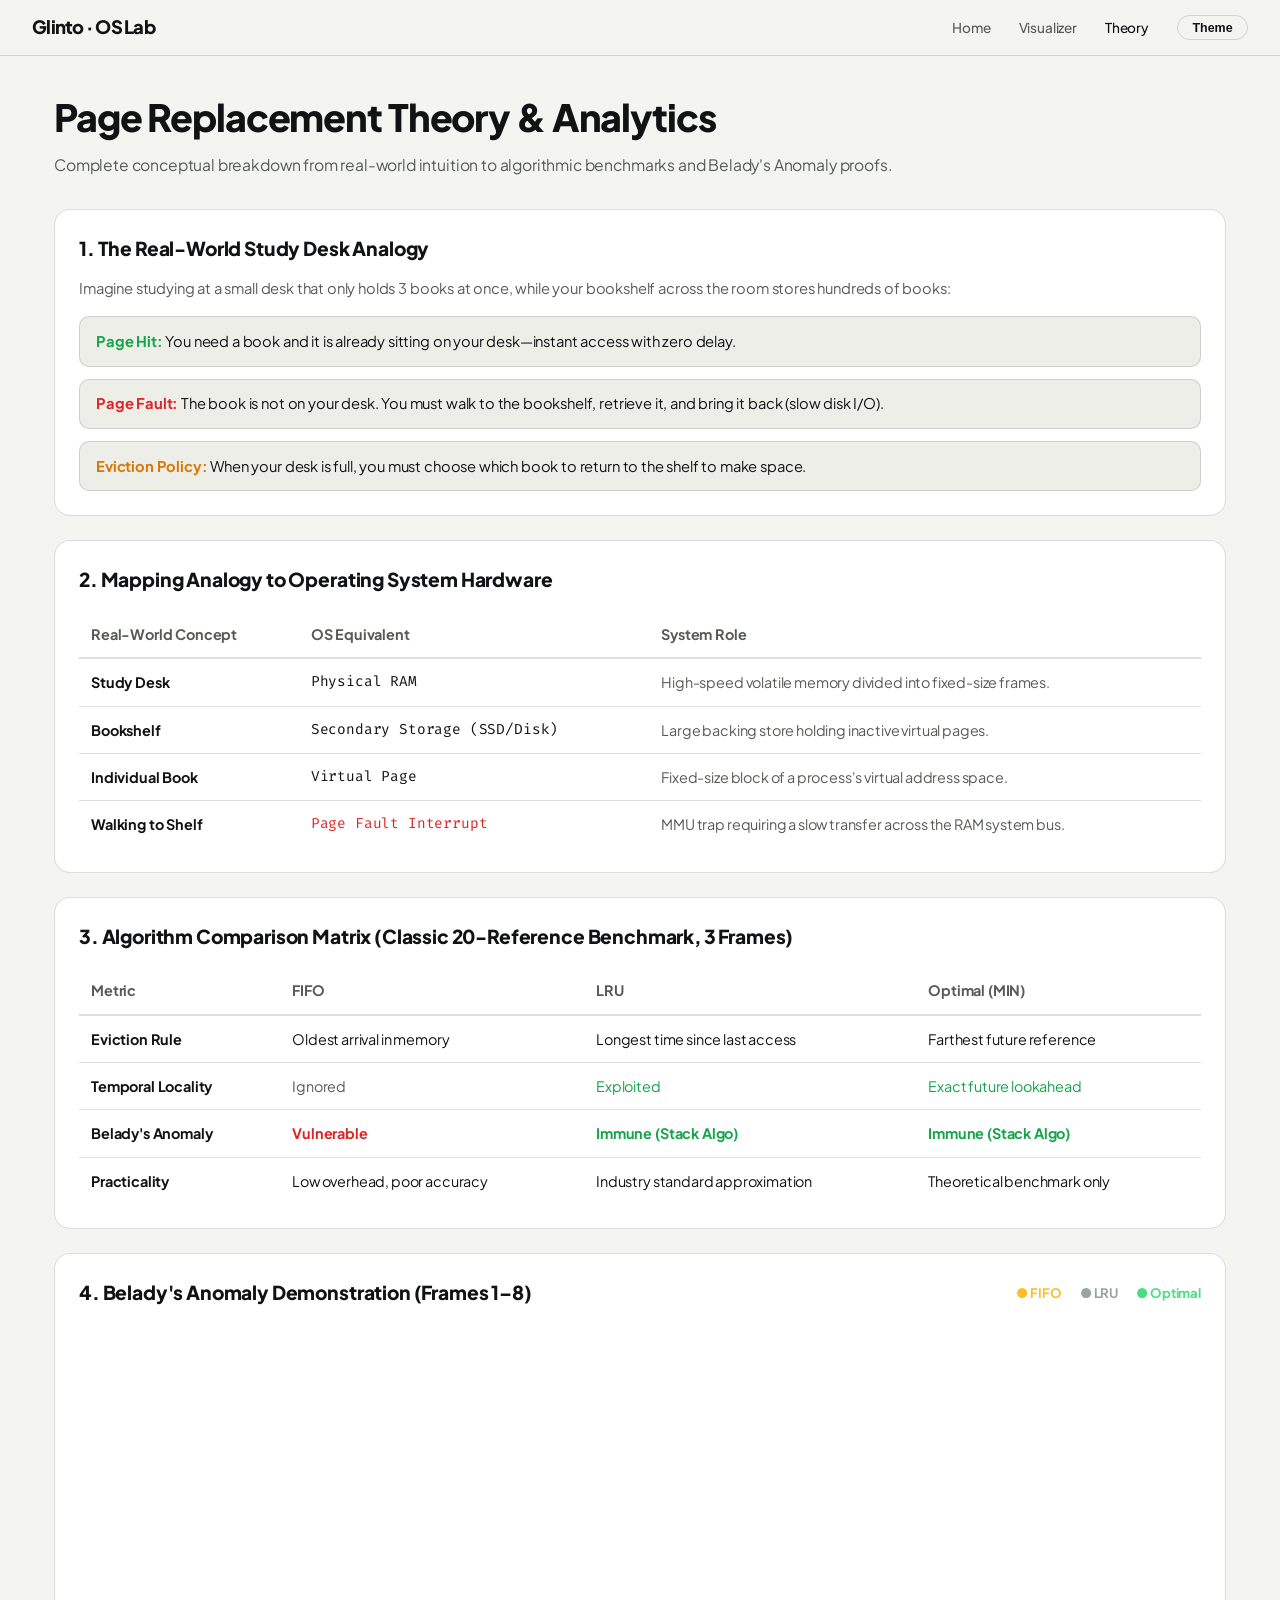
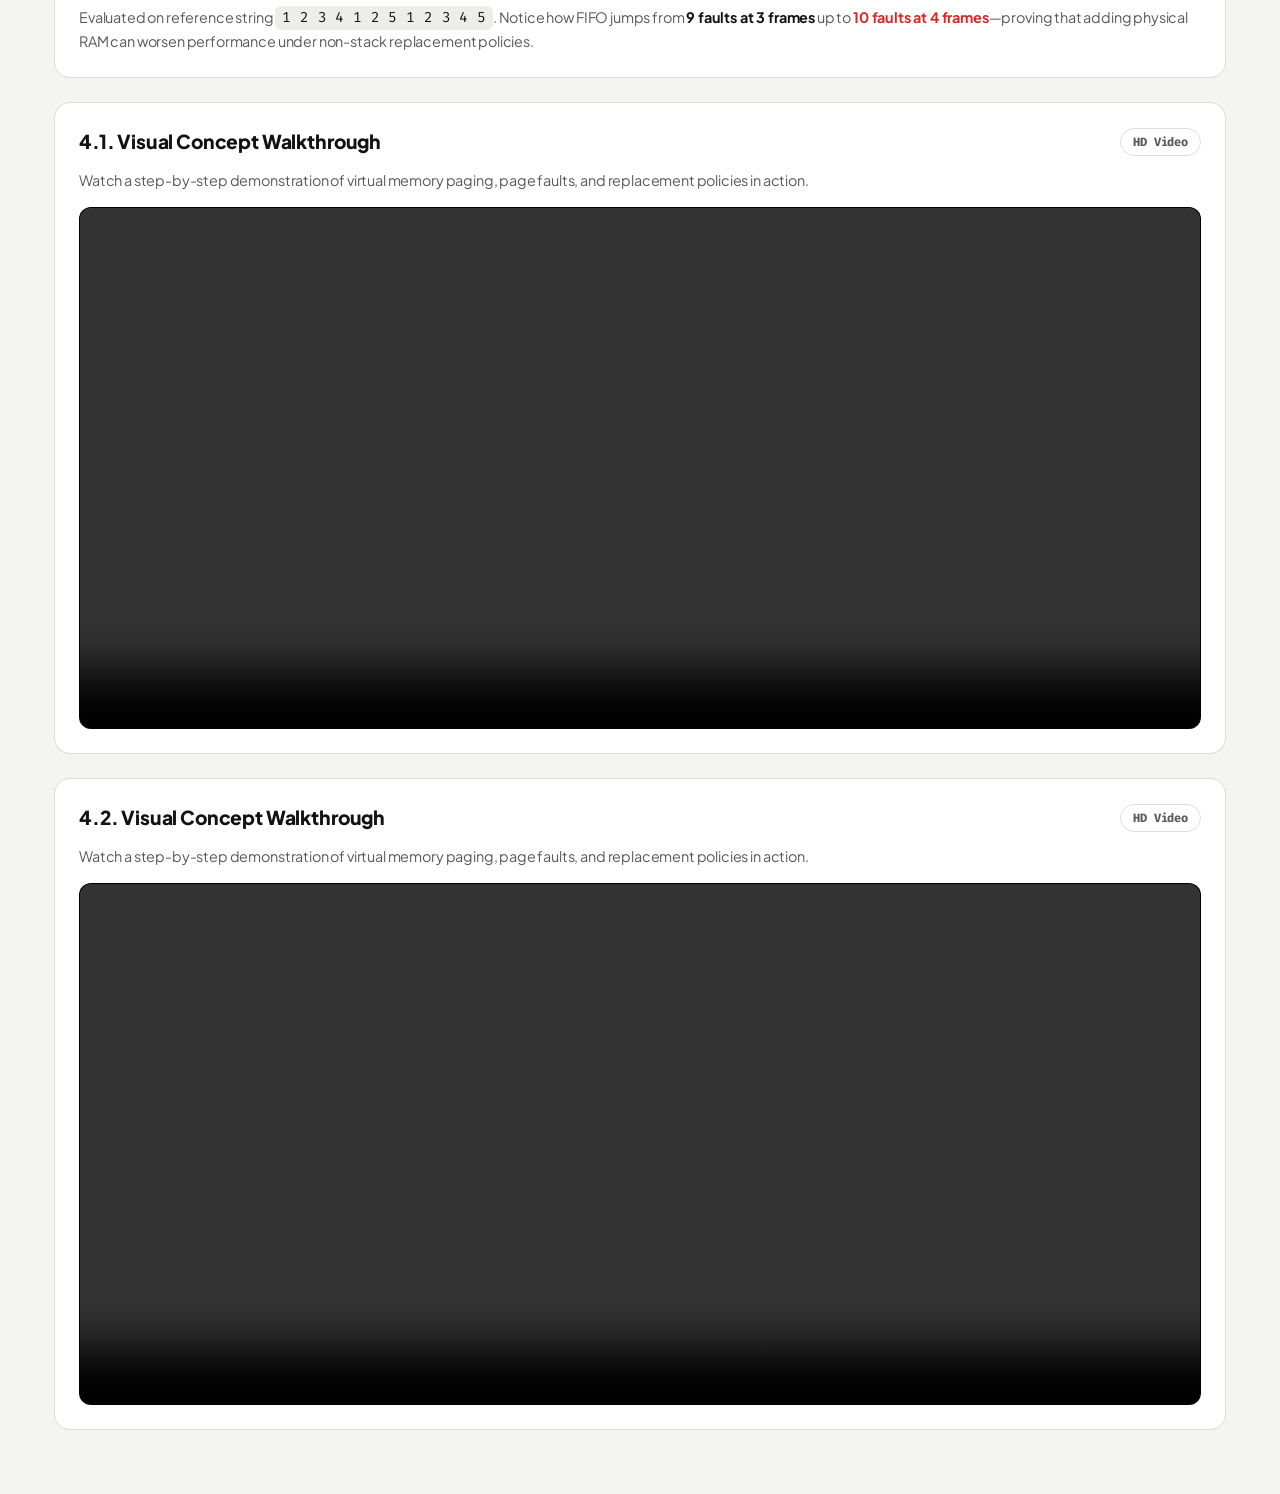
==== commit 928f33c9: "added video 2" ====
--- a/pages/about.html
+++ b/pages/about.html
@@ -161,10 +161,38 @@
     </section>
 
     <!-- Section 5: Video Walkthrough -->
+
+
+     <section class="editorial-card" style="margin-top: 1.5rem;">
+      <div style="display: flex; justify-content: space-between; align-items: center; flex-wrap: wrap; gap: 0.5rem; margin-bottom: 0.75rem;">
+        <h2 style="font-size: 1.2rem; font-weight: 800; color: var(--accent-lime);">
+          4.1. Visual Concept Walkthrough
+        </h2>
+        <span class="badge">HD Video</span>
+      </div>
+
+      <p style="color: var(--text-muted); font-size: 0.9rem; margin-bottom: 1rem;">
+        Watch a step-by-step demonstration of virtual memory paging, page faults, and replacement policies in action.
+      </p>
+
+      <div style="width: 100%; border-radius: 12px; overflow: hidden; border: 1px solid var(--border-color); background: #000;">
+        <video
+          id="theory-video-player"
+          controls
+          preload="metadata"
+          style="width: 100%; max-height: 520px; display: block;"
+        >
+          <!-- CHANGE THE VIDEO FILENAME HERE -->
+          <source src="../video_1.mp4" type="video/mp4">
+          Your browser does not support the HTML5 video tag.
+        </video>
+      </div>
+    </section>
+
     <section class="editorial-card" style="margin-top: 1.5rem;">
       <div style="display: flex; justify-content: space-between; align-items: center; flex-wrap: wrap; gap: 0.5rem; margin-bottom: 0.75rem;">
         <h2 style="font-size: 1.2rem; font-weight: 800; color: var(--accent-lime);">
-          5. Visual Concept Walkthrough
+          4.2. Visual Concept Walkthrough
         </h2>
         <span class="badge">HD Video</span>
       </div>
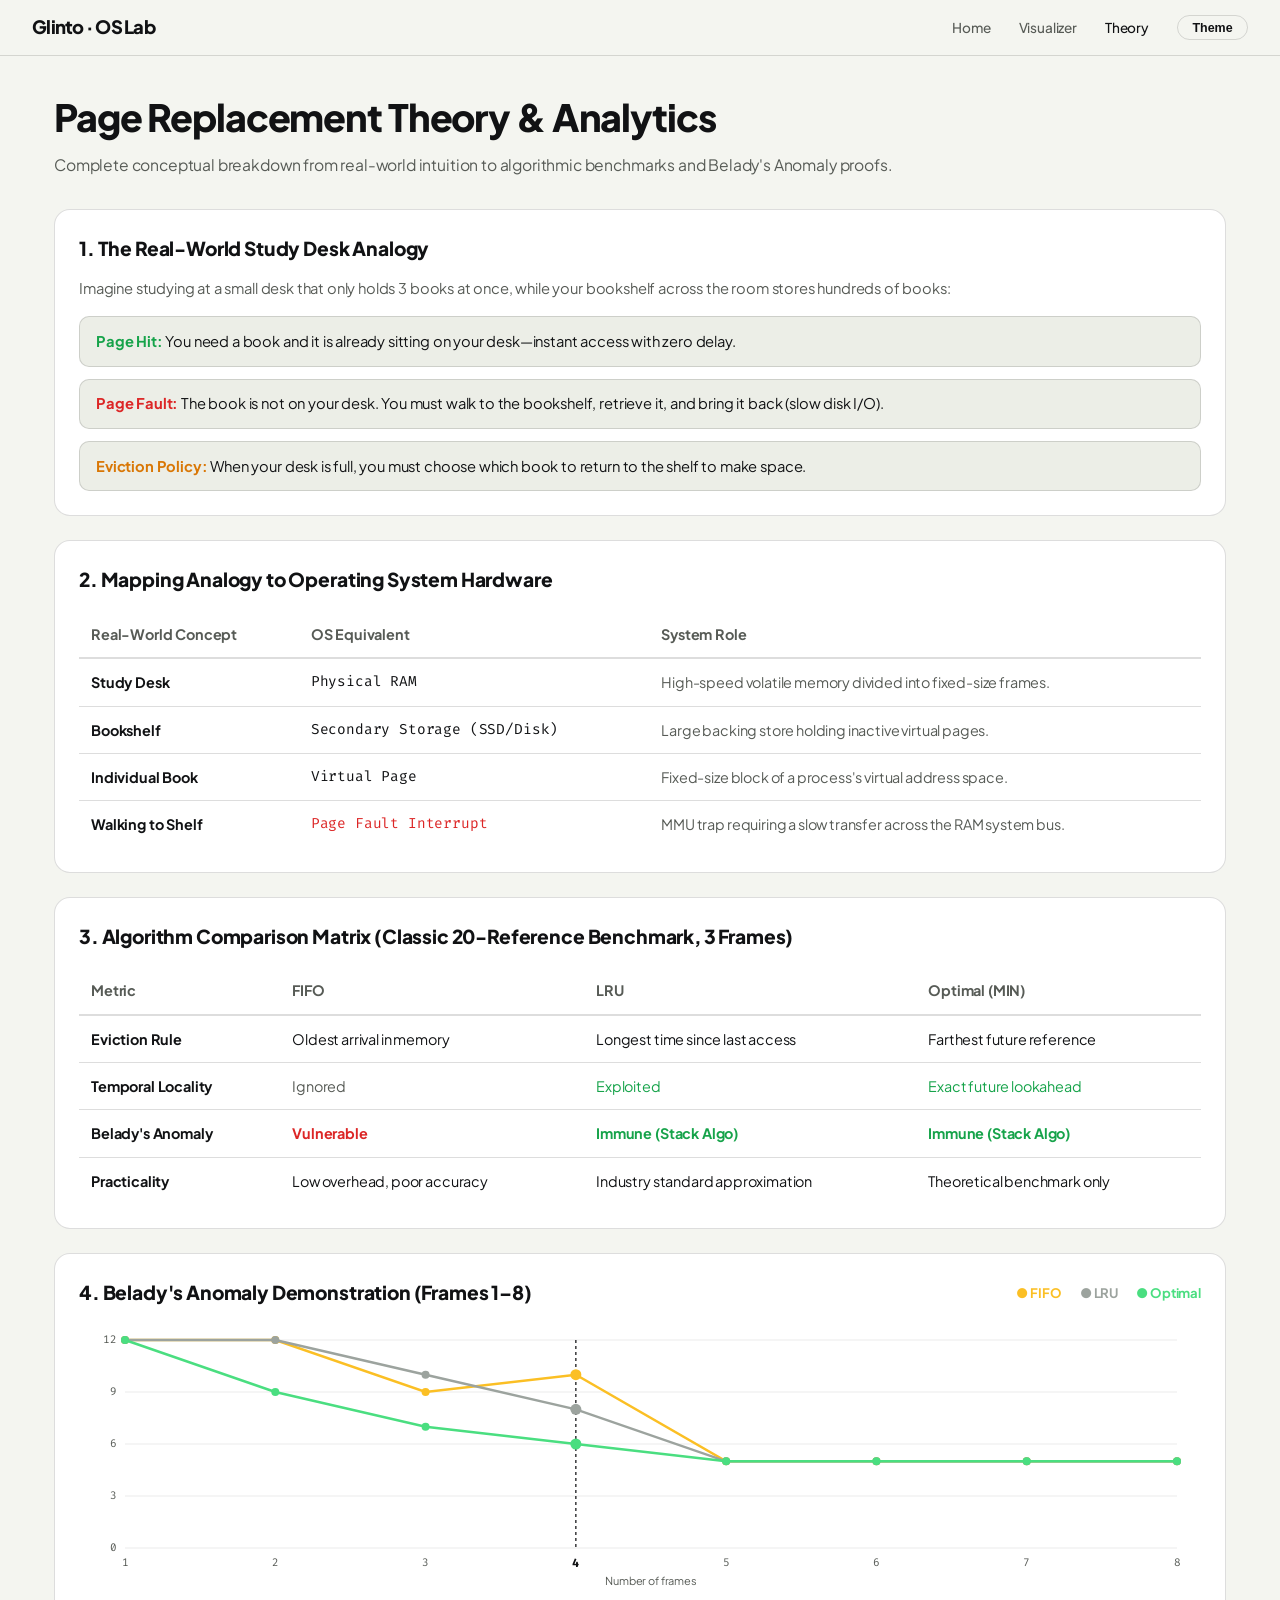
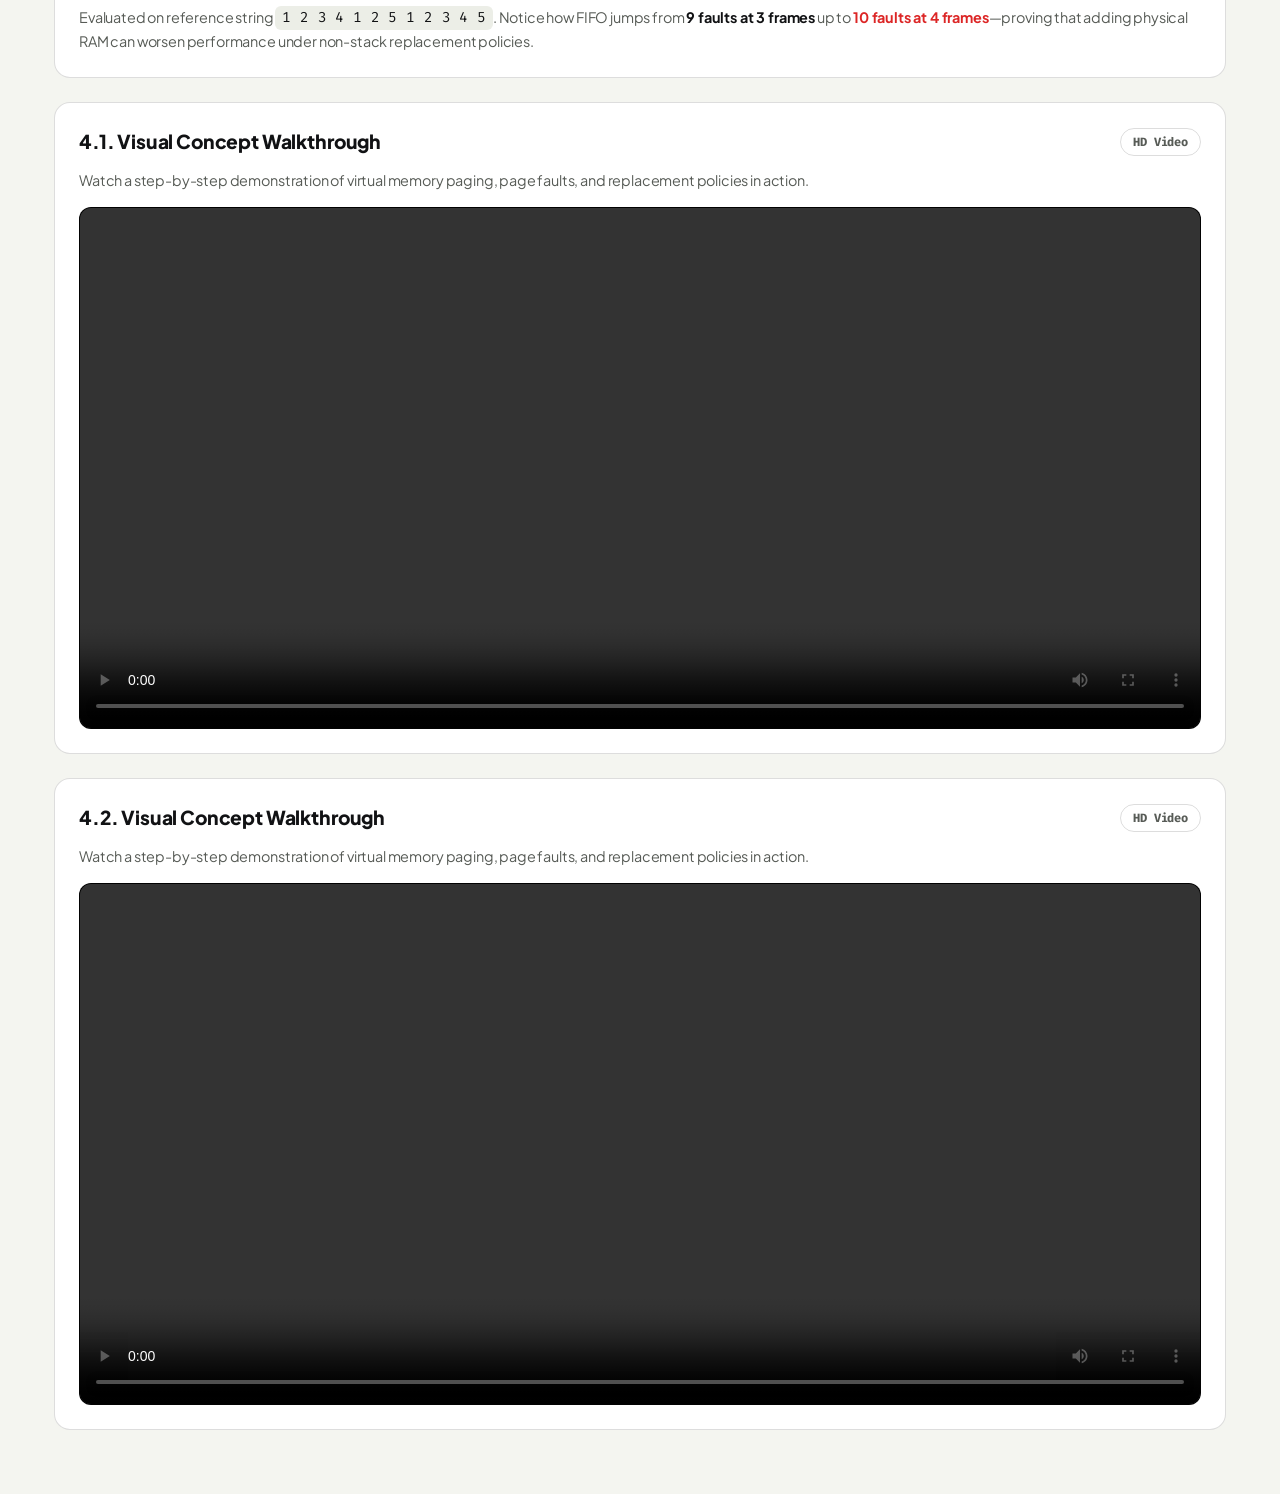
==== commit 81bd880b: "Spelling change" ====
--- a/pages/about.html
+++ b/pages/about.html
@@ -183,7 +183,7 @@
           style="width: 100%; max-height: 520px; display: block;"
         >
           <!-- CHANGE THE VIDEO FILENAME HERE -->
-          <source src="../video_1.mp4" type="video/mp4">
+          <source src="../Video_1.mp4" type="video/mp4">
           Your browser does not support the HTML5 video tag.
         </video>
       </div>
@@ -209,7 +209,7 @@
           style="width: 100%; max-height: 520px; display: block;"
         >
           <!-- CHANGE THE VIDEO FILENAME HERE -->
-          <source src="../video_2.mp4" type="video/mp4">
+          <source src="../Video_2.mp4" type="video/mp4">
           Your browser does not support the HTML5 video tag.
         </video>
       </div>
